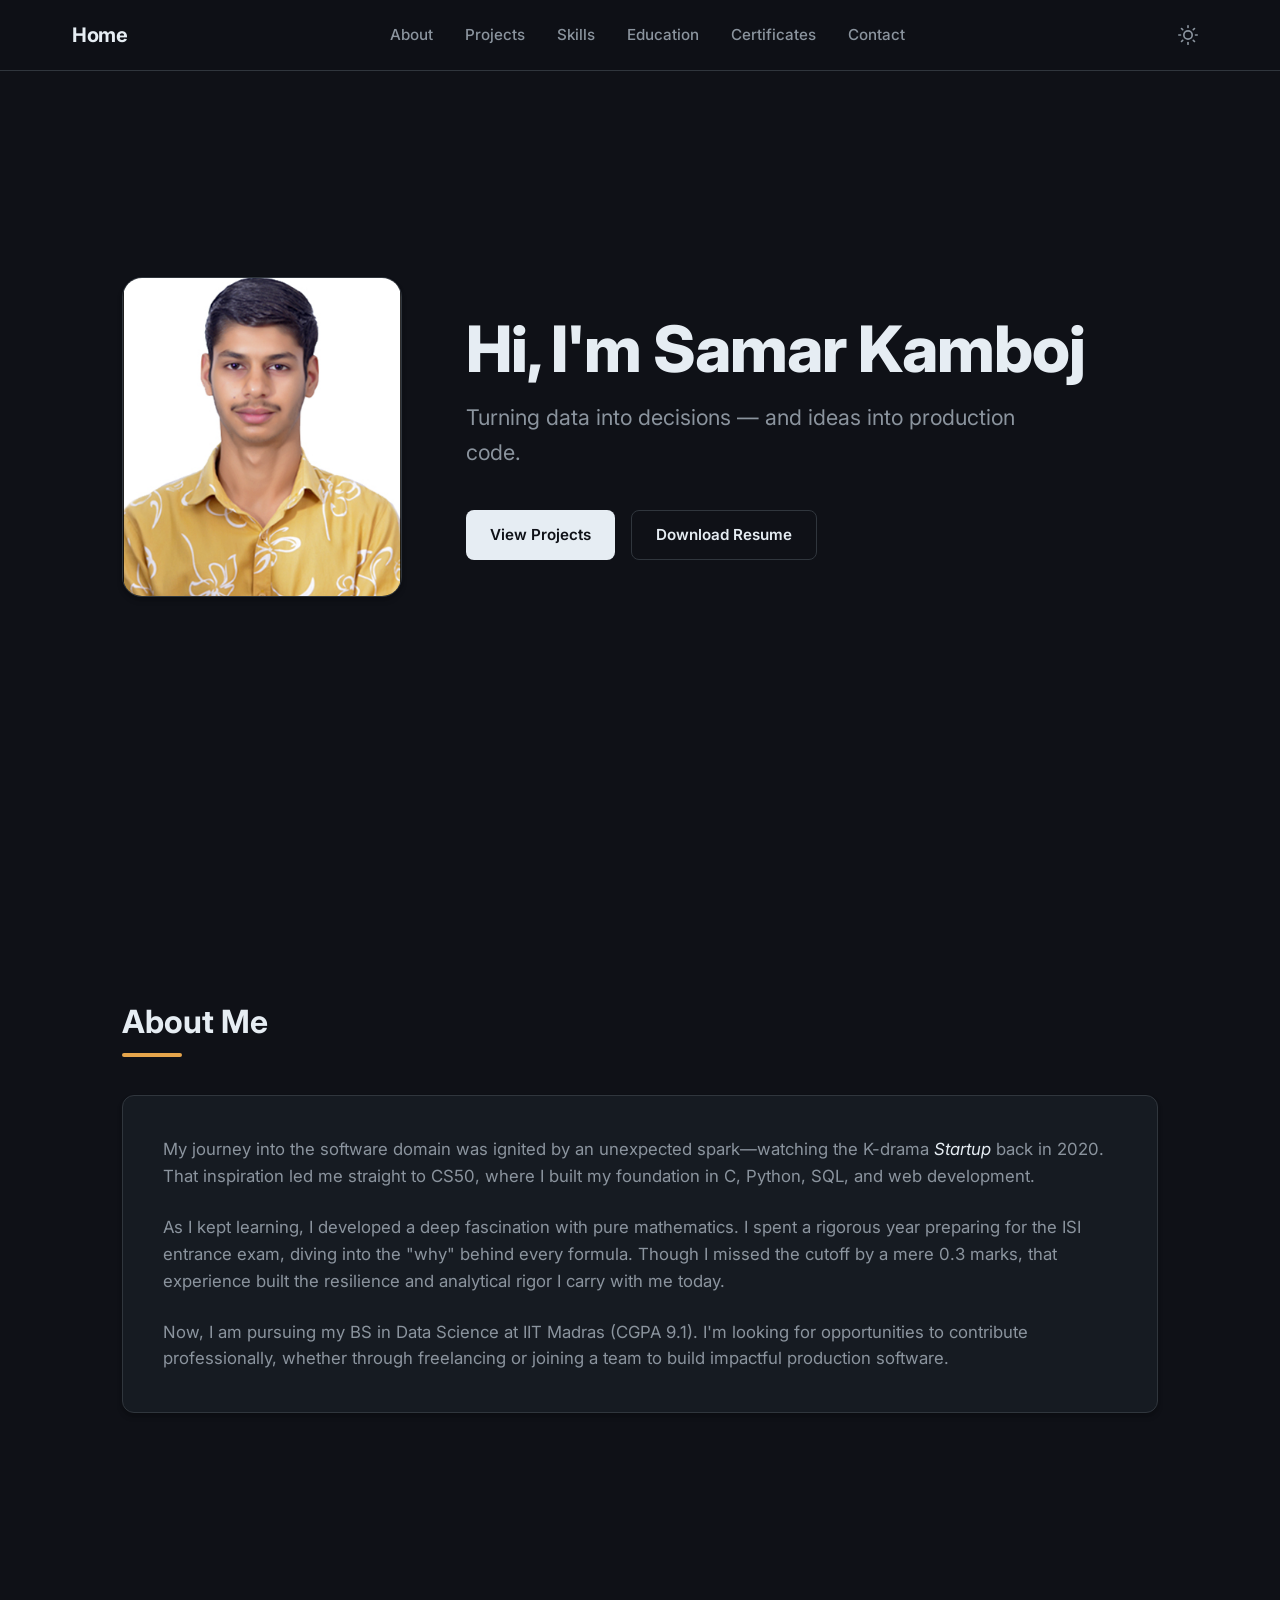
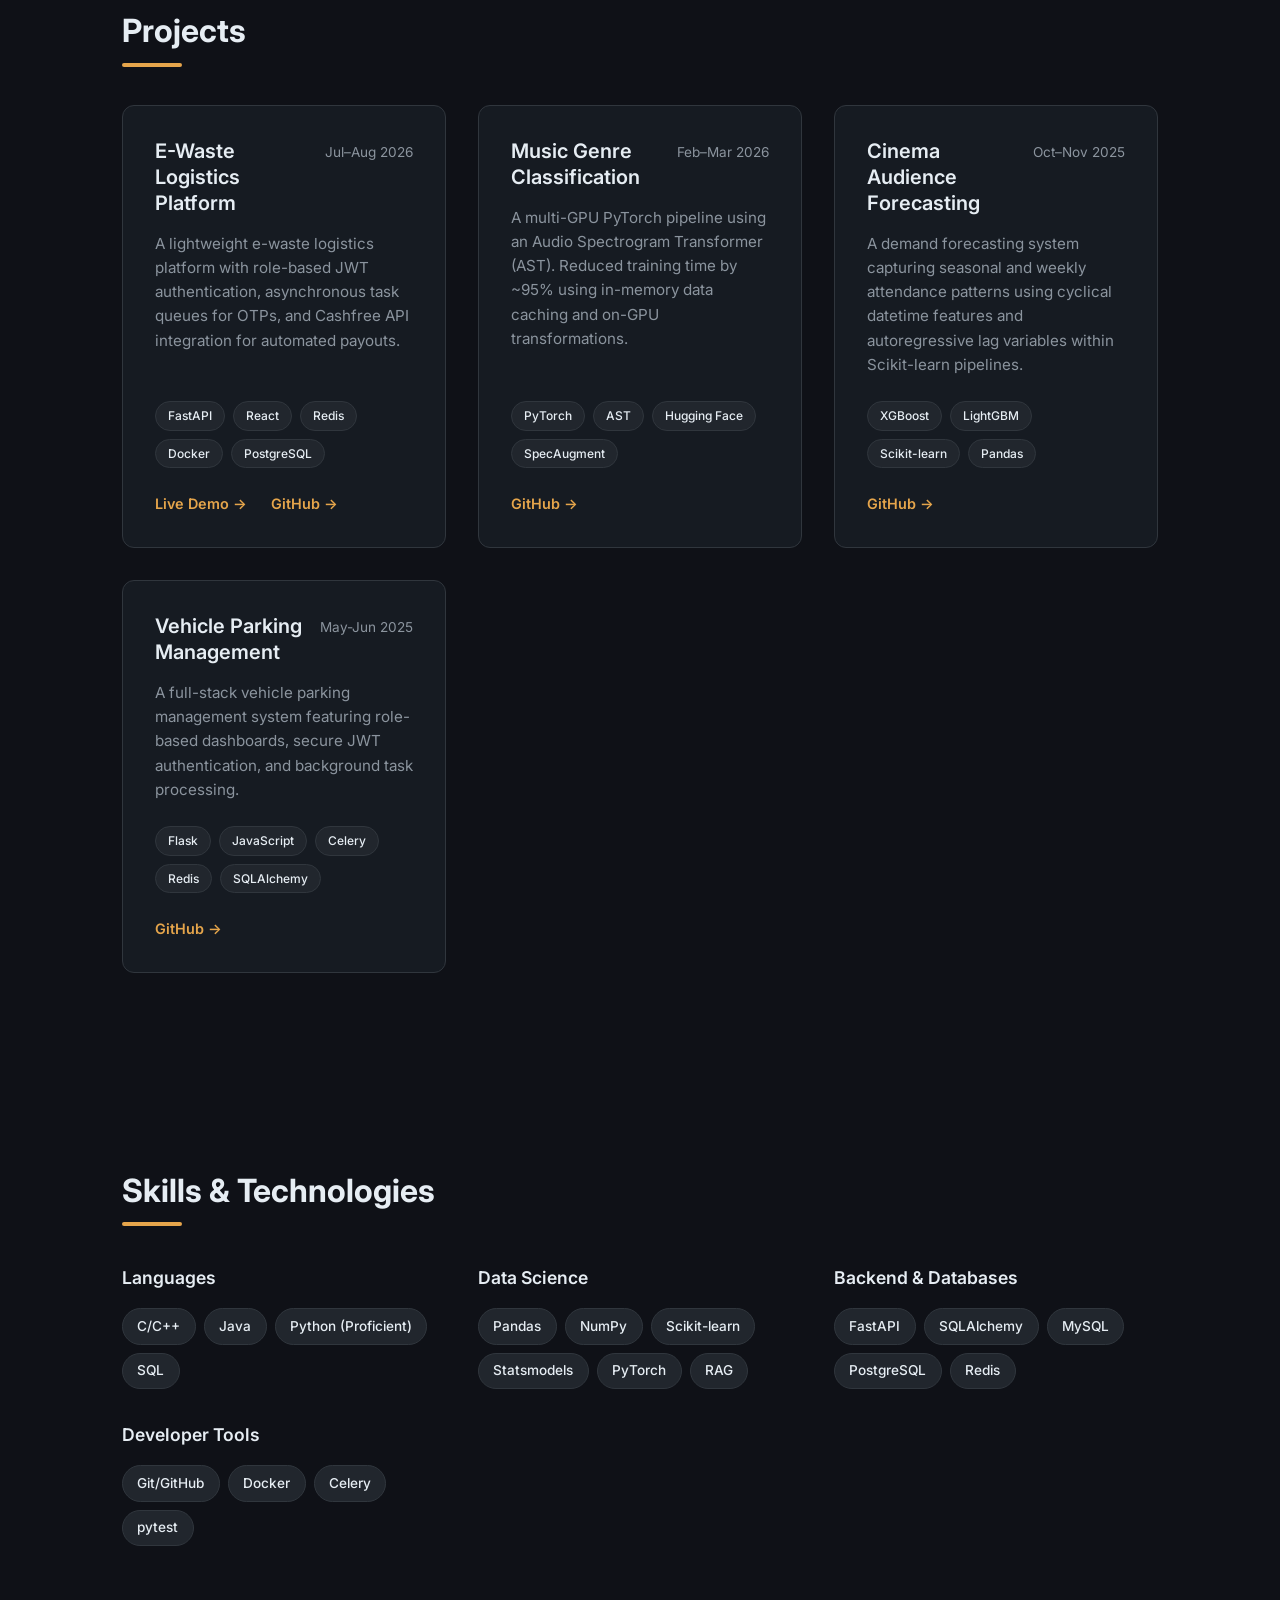
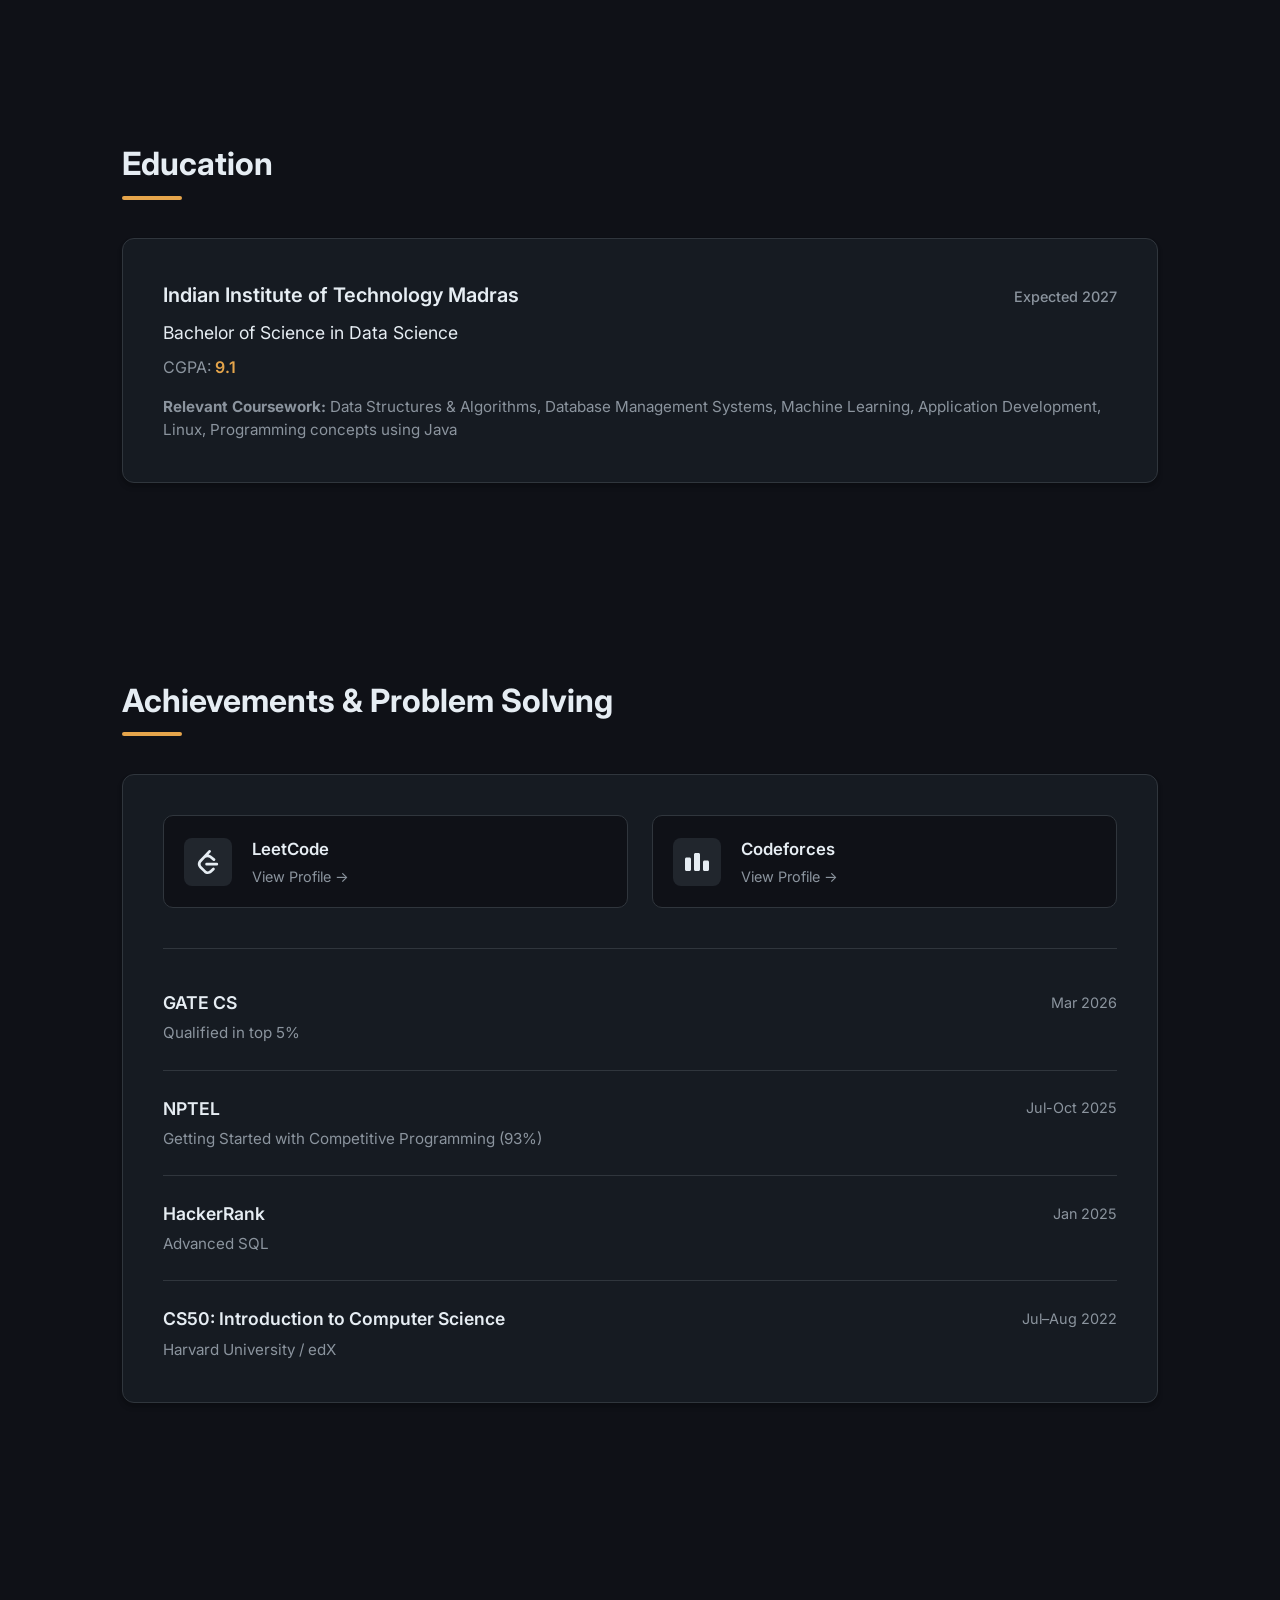
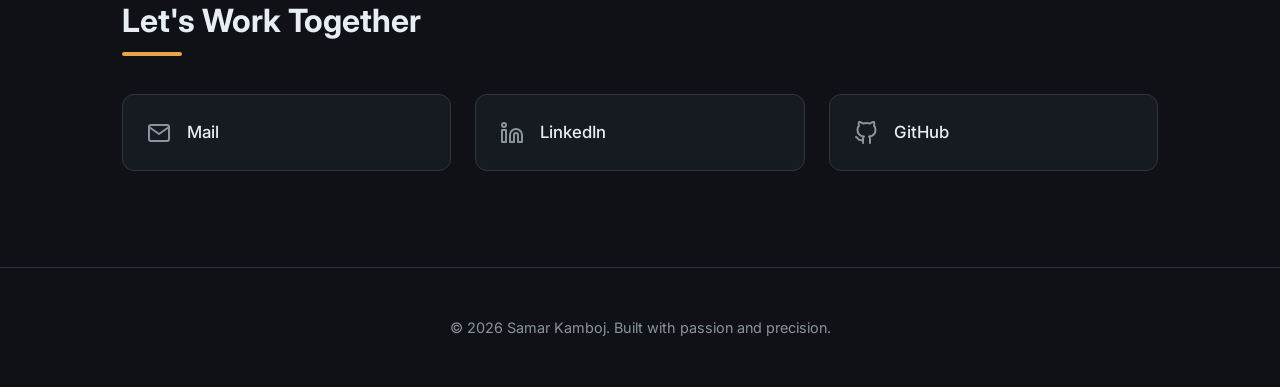
==== index.html @ 58993c9a "Initial commit of my portfolio website" ====
<!DOCTYPE html>
<html lang="en" data-theme="dark">
<head>
    <meta charset="UTF-8">
    <meta name="viewport" content="width=device-width, initial-scale=1.0">
    <title>Samar Kamboj | Portfolio</title>
    <meta name="description" content="Portfolio of Samar Kamboj, BS Data Science student at IIT Madras and Backend Developer.">
    <link rel="preconnect" href="https://fonts.googleapis.com">
    <link rel="preconnect" href="https://fonts.gstatic.com" crossorigin>
    <link href="https://fonts.googleapis.com/css2?family=Inter:wght@400;500;600;700&display=swap" rel="stylesheet">
    <link rel="stylesheet" href="index.css">
</head>
<body>
    <nav class="navbar">
        <div class="nav-container">
            <a href="#" class="logo">Home</a>
            <div class="nav-links">
                <a href="#about">About</a>
                <a href="#projects">Projects</a>
                <a href="#skills">Skills</a>
                <a href="#education">Education</a>
                <a href="#certificates">Certificates</a>
                <a href="#contact">Contact</a>
            </div>
            <div class="nav-actions">
                <button id="theme-toggle" aria-label="Toggle Theme">
                    <svg class="sun-icon" xmlns="http://www.w3.org/2000/svg" width="20" height="20" viewBox="0 0 24 24" fill="none" stroke="currentColor" stroke-width="2" stroke-linecap="round" stroke-linejoin="round"><circle cx="12" cy="12" r="5"></circle><line x1="12" y1="1" x2="12" y2="3"></line><line x1="12" y1="21" x2="12" y2="23"></line><line x1="4.22" y1="4.22" x2="5.64" y2="5.64"></line><line x1="18.36" y1="18.36" x2="19.78" y2="19.78"></line><line x1="1" y1="12" x2="3" y2="12"></line><line x1="21" y1="12" x2="23" y2="12"></line><line x1="4.22" y1="19.78" x2="5.64" y2="18.36"></line><line x1="18.36" y1="5.64" x2="19.78" y2="4.22"></line></svg>
                    <svg class="moon-icon" xmlns="http://www.w3.org/2000/svg" width="20" height="20" viewBox="0 0 24 24" fill="none" stroke="currentColor" stroke-width="2" stroke-linecap="round" stroke-linejoin="round"><path d="M21 12.79A9 9 0 1 1 11.21 3 7 7 0 0 0 21 12.79z"></path></svg>
                </button>
                <button class="menu-toggle" aria-label="Toggle Menu">
                    <svg xmlns="http://www.w3.org/2000/svg" width="24" height="24" viewBox="0 0 24 24" fill="none" stroke="currentColor" stroke-width="2" stroke-linecap="round" stroke-linejoin="round"><line x1="3" y1="12" x2="21" y2="12"></line><line x1="3" y1="6" x2="21" y2="6"></line><line x1="3" y1="18" x2="21" y2="18"></line></svg>
                </button>
            </div>
        </div>
    </nav>
    <div class="mobile-menu">
        <a href="#about">About</a>
        <a href="#projects">Projects</a>
        <a href="#skills">Skills</a>
        <a href="#education">Education</a>
        <a href="#certificates">Certificates</a>
        <a href="#contact">Contact</a>
    </div>

    <main>
        <!-- Intro Section -->
        <section id="intro" class="section hero reveal">
            <div class="container hero-content">
                <div class="hero-image-container">
                    <img src="my_image.JPG" alt="Samar Kamboj" class="hero-image">
                </div>
                <div class="hero-text">
                    <h1>Hi, I'm Samar Kamboj</h1>
                    <p class="tagline">Turning data into decisions — and ideas into production code.</p>
                    <div class="hero-actions">
                        <a href="#projects" class="btn btn-primary">View Projects</a>
                        <a href="resume.pdf" class="btn btn-secondary" target="_blank" rel="noopener noreferrer">Download Resume</a>
                    </div>
                </div>
            </div>
        </section>

        <!-- About Section -->
        <section id="about" class="section reveal">
            <div class="container">
                <h2 class="section-title">About Me</h2>
                <div class="about-content content-box">
                    <p>My journey into the software domain was ignited by an unexpected spark—watching the K-drama <em>Startup</em> back in 2020. That inspiration led me straight to CS50, where I built my foundation in C, Python, SQL, and web development.</p>
                    <p>As I kept learning, I developed a deep fascination with pure mathematics. I spent a rigorous year preparing for the ISI entrance exam, diving into the "why" behind every formula. Though I missed the cutoff by a mere 0.3 marks, that experience built the resilience and analytical rigor I carry with me today.</p>
                    <p>Now, I am pursuing my BS in Data Science at IIT Madras (CGPA 9.1). I'm looking for opportunities to contribute professionally, whether through freelancing or joining a team to build impactful production software.</p>
                </div>
            </div>
        </section>

        <!-- Projects Section -->
        <section id="projects" class="section reveal">
            <div class="container">
                <h2 class="section-title">Projects</h2>
                <div class="project-grid">
                    <!-- Project 1 -->
                    <div class="project-card">
                        <div class="project-header">
                            <h3>E-Waste Logistics Platform</h3>
                            <span class="project-date">Jul–Aug 2026</span>
                        </div>
                        <p class="project-desc">A lightweight e-waste logistics platform with role-based JWT authentication, asynchronous task queues for OTPs, and Cashfree API integration for automated payouts.</p>
                        <div class="tags">
                            <span class="tag">FastAPI</span><span class="tag">React</span><span class="tag">Redis</span><span class="tag">Docker</span><span class="tag">PostgreSQL</span>
                        </div>
                        <div class="project-links">
                            <a href="https://ewaste-frontend-tgpu.onrender.com/" target="_blank" rel="noopener noreferrer">Live Demo</a>
                            <a href="https://github.com/24f1002643/" target="_blank" rel="noopener noreferrer">GitHub</a>
                        </div>
                    </div>
                    <!-- Project 2 -->
                    <div class="project-card">
                        <div class="project-header">
                            <h3>Music Genre Classification</h3>
                            <span class="project-date">Feb–Mar 2026</span>
                        </div>
                        <p class="project-desc">A multi-GPU PyTorch pipeline using an Audio Spectrogram Transformer (AST). Reduced training time by ~95% using in-memory data caching and on-GPU transformations.</p>
                        <div class="tags">
                            <span class="tag">PyTorch</span><span class="tag">AST</span><span class="tag">Hugging Face</span><span class="tag">SpecAugment</span>
                        </div>
                        <div class="project-links">
                            <a href="https://github.com/24f1002643/dl-genai-project-26-t1" target="_blank" rel="noopener noreferrer">GitHub</a>
                        </div>
                    </div>
                    <!-- Project 3 -->
                    <div class="project-card">
                        <div class="project-header">
                            <h3>Cinema Audience Forecasting</h3>
                            <span class="project-date">Oct–Nov 2025</span>
                        </div>
                        <p class="project-desc">A demand forecasting system capturing seasonal and weekly attendance patterns using cyclical datetime features and autoregressive lag variables within Scikit-learn pipelines.</p>
                        <div class="tags">
                            <span class="tag">XGBoost</span><span class="tag">LightGBM</span><span class="tag">Scikit-learn</span><span class="tag">Pandas</span>
                        </div>
                        <div class="project-links">
                            <a href="https://github.com/24f1002643/cinema_audience_forecasting" target="_blank" rel="noopener noreferrer">GitHub</a>
                        </div>
                    </div>
                    <!-- Project 4 -->
                    <div class="project-card">
                        <div class="project-header">
                            <h3>Vehicle Parking Management</h3>
                            <span class="project-date">May-Jun 2025</span>
                        </div>
                        <p class="project-desc">A full-stack vehicle parking management system featuring role-based dashboards, secure JWT authentication, and background task processing.</p>
                        <div class="tags">
                            <span class="tag">Flask</span><span class="tag">JavaScript</span><span class="tag">Celery</span><span class="tag">Redis</span><span class="tag">SQLAlchemy</span>
                        </div>
                        <div class="project-links">
                            <a href="https://github.com/24f1002643/vehical_parking-v2" target="_blank" rel="noopener noreferrer">GitHub</a>
                        </div>
                    </div>
                </div>
            </div>
        </section>

        <!-- Skills Section -->
        <section id="skills" class="section reveal">
            <div class="container">
                <h2 class="section-title">Skills & Technologies</h2>
                <div class="skills-grid">
                    <div class="skill-category">
                        <h3>Languages</h3>
                        <div class="tags">
                            <span class="tag">C/C++</span><span class="tag">Java</span><span class="tag">Python (Proficient)</span><span class="tag">SQL</span>
                        </div>
                    </div>
                    <div class="skill-category">
                        <h3>Data Science</h3>
                        <div class="tags">
                            <span class="tag">Pandas</span><span class="tag">NumPy</span><span class="tag">Scikit-learn</span><span class="tag">Statsmodels</span><span class="tag">PyTorch</span><span class="tag">RAG</span>
                        </div>
                    </div>
                    <div class="skill-category">
                        <h3>Backend & Databases</h3>
                        <div class="tags">
                            <span class="tag">FastAPI</span><span class="tag">SQLAlchemy</span><span class="tag">MySQL</span><span class="tag">PostgreSQL</span><span class="tag">Redis</span>
                        </div>
                    </div>
                    <div class="skill-category">
                        <h3>Developer Tools</h3>
                        <div class="tags">
                            <span class="tag">Git/GitHub</span><span class="tag">Docker</span><span class="tag">Celery</span><span class="tag">pytest</span>
                        </div>
                    </div>
                </div>
            </div>
        </section>

        <!-- Education Section -->
        <section id="education" class="section reveal">
            <div class="container">
                <h2 class="section-title">Education</h2>
                <div class="education-item content-box">
                    <div class="edu-header">
                        <h3>Indian Institute of Technology Madras</h3>
                        <span class="edu-date">Expected 2027</span>
                    </div>
                    <p class="edu-degree">Bachelor of Science in Data Science</p>
                    <p class="edu-gpa">CGPA: <strong>9.1</strong></p>
                    <p class="edu-coursework"><strong>Relevant Coursework:</strong> Data Structures & Algorithms, Database Management Systems, Machine Learning, Application Development, Linux, Programming concepts using Java</p>
                </div>
            </div>
        </section>

        <!-- Certificates Section -->
        <section id="certificates" class="section reveal">
            <div class="container">
                <h2 class="section-title">Achievements & Problem Solving</h2>
                <div class="content-box">
                    <div class="coding-profiles">
                        <!-- LeetCode Card -->
                        <a href="https://leetcode.com/u/smrkamboj/" target="_blank" rel="noopener noreferrer" class="stat-card" id="lc-card">
                            <div class="stat-icon">
                                <svg role="img" viewBox="0 0 24 24" width="24" height="24" fill="currentColor" xmlns="http://www.w3.org/2000/svg"><title>LeetCode</title><path d="M13.483 0a1.374 1.374 0 0 0-.961.438L7.116 6.226l-3.854 4.126a5.266 5.266 0 0 0-1.209 2.104 5.35 5.35 0 0 0-.125.513 5.527 5.527 0 0 0 .062 2.362 5.83 5.83 0 0 0 .349 1.017 5.938 5.938 0 0 0 1.271 1.818l4.277 4.193.039.038c2.248 2.165 5.852 2.133 8.063-.074l2.396-2.392c.54-.54.54-1.414.003-1.955a1.378 1.378 0 0 0-1.951-.003l-2.396 2.392a3.021 3.021 0 0 1-4.205.038l-.02-.019-4.276-4.193c-.652-.64-.972-1.469-.948-2.263a2.68 2.68 0 0 1 .066-.523 2.545 2.545 0 0 1 .619-1.164L9.13 8.114c1.058-1.134 3.204-1.27 4.43-.278l3.501 2.831c.593.48 1.461.387 1.94-.207a1.384 1.384 0 0 0-.207-1.943l-3.5-2.831c-.8-.647-1.766-1.045-2.774-1.202l2.015-2.158A1.384 1.384 0 0 0 13.483 0zm-2.866 12.815a1.38 1.38 0 0 0-1.38 1.382 1.38 1.38 0 0 0 1.38 1.382H20.79a1.38 1.38 0 0 0 1.38-1.382 1.38 1.38 0 0 0-1.38-1.382z"/></svg>
                            </div>
                            <div class="stat-info">
                                <h3>LeetCode</h3>
                                <div id="lc-stats" class="stat-data loading">Loading live stats...</div>
                            </div>
                        </a>
                        <!-- Codeforces Card -->
                        <a href="https://codeforces.com/profile/smrkamboj" target="_blank" rel="noopener noreferrer" class="stat-card" id="cf-card">
                            <div class="stat-icon">
                                <svg xmlns="http://www.w3.org/2000/svg" width="24" height="24" viewBox="0 0 24 24" fill="currentColor"><path d="M4.5 7.5C5.328 7.5 6 8.172 6 9v10.5c0 .828-.672 1.5-1.5 1.5h-3C.672 21 0 20.328 0 19.5V9c0-.828.672-1.5 1.5-1.5h3zm9-4.5c.828 0 1.5.672 1.5 1.5v15c0 .828-.672 1.5-1.5 1.5h-3c-.828 0-1.5-.672-1.5-1.5v-15c0-.828.672-1.5 1.5-1.5h3zm9 7.5c.828 0 1.5.672 1.5 1.5v7.5c0 .828-.672 1.5-1.5 1.5h-3c-.828 0-1.5-.672-1.5-1.5v-7.5c0-.828.672-1.5 1.5-1.5h3z"/></svg>
                            </div>
                            <div class="stat-info">
                                <h3>Codeforces</h3>
                                <div id="cf-stats" class="stat-data loading">Loading live stats...</div>
                            </div>
                        </a>
                    </div>
                    <ul class="certificate-list">
                        <li>
                            <div class="cert-left">
                                <span class="cert-name">GATE CS</span>
                                <span class="cert-detail">Qualified in top 5%</span>
                            </div>
                            <span class="cert-date">Mar 2026</span>
                        </li>
                        <li>
                            <div class="cert-left">
                                <span class="cert-name">NPTEL</span>
                                <span class="cert-detail">Getting Started with Competitive Programming (93%)</span>
                            </div>
                            <span class="cert-date">Jul-Oct 2025</span>
                        </li>
                        <li>
                            <div class="cert-left">
                                <span class="cert-name">HackerRank</span>
                                <span class="cert-detail">Advanced SQL</span>
                            </div>
                            <span class="cert-date">Jan 2025</span>
                        </li>
                        <li>
                            <div class="cert-left">
                                <span class="cert-name">CS50: Introduction to Computer Science</span>
                                <span class="cert-detail">Harvard University / edX</span>
                            </div>
                            <span class="cert-date">Jul–Aug 2022</span>
                        </li>
                    </ul>
                </div>
            </div>
        </section>

        <!-- Contact Section -->
        <section id="contact" class="section reveal">
            <div class="container">
                <h2 class="section-title">Let's Work Together</h2>
                <div class="contact-links">
                    <a href="mailto:samarkamboj98@gmail.com" class="contact-card">
                        <svg xmlns="http://www.w3.org/2000/svg" width="24" height="24" viewBox="0 0 24 24" fill="none" stroke="currentColor" stroke-width="2" stroke-linecap="round" stroke-linejoin="round"><path d="M4 4h16c1.1 0 2 .9 2 2v12c0 1.1-.9 2-2 2H4c-1.1 0-2-.9-2-2V6c0-1.1.9-2 2-2z"></path><polyline points="22,6 12,13 2,6"></polyline></svg>
                        <span>Mail</span>
                    </a>
                    <a href="https://linkedin.com/in/smrkamboj" target="_blank" rel="noopener noreferrer" class="contact-card">
                        <svg xmlns="http://www.w3.org/2000/svg" width="24" height="24" viewBox="0 0 24 24" fill="none" stroke="currentColor" stroke-width="2" stroke-linecap="round" stroke-linejoin="round"><path d="M16 8a6 6 0 0 1 6 6v7h-4v-7a2 2 0 0 0-2-2 2 2 0 0 0-2 2v7h-4v-7a6 6 0 0 1 6-6z"></path><rect x="2" y="9" width="4" height="12"></rect><circle cx="4" cy="4" r="2"></circle></svg>
                        <span>LinkedIn</span>
                    </a>
                    <a href="https://github.com/24f1002643" target="_blank" rel="noopener noreferrer" class="contact-card">
                        <svg xmlns="http://www.w3.org/2000/svg" width="24" height="24" viewBox="0 0 24 24" fill="none" stroke="currentColor" stroke-width="2" stroke-linecap="round" stroke-linejoin="round"><path d="M9 19c-5 1.5-5-2.5-7-3m14 6v-3.87a3.37 3.37 0 0 0-.94-2.61c3.14-.35 6.44-1.54 6.44-7A5.44 5.44 0 0 0 20 4.77 5.07 5.07 0 0 0 19.91 1S18.73.65 16 2.48a13.38 13.38 0 0 0-7 0C6.27.65 5.09 1 5.09 1A5.07 5.07 0 0 0 5 4.77a5.44 5.44 0 0 0-1.5 3.78c0 5.42 3.3 6.61 6.44 7A3.37 3.37 0 0 0 9 18.13V22"></path></svg>
                        <span>GitHub</span>
                    </a>
                </div>
            </div>
        </section>
    </main>

    <footer>
        <div class="container">
            <p>&copy; <span id="year"></span> Samar Kamboj. Built with passion and precision.</p>
        </div>
    </footer>

    <script src="script.js"></script>
</body>
</html>
---- index.css ----
/* ==========================================================================
   CSS Variables & Theming
   ========================================================================== */
:root {
    /* Light Theme (Default fallback, overridden by data-theme) */
    --bg-primary: #fafbfc;
    --bg-secondary: #ffffff;
    --bg-tertiary: #f3f4f6;
    --text-primary: #1f2328;
    --text-secondary: #656d76;
    --accent: #e5a54b;
    --accent-hover: #d4933a;
    --border-color: #e1e4e8;
    --card-shadow: 0 4px 6px -1px rgba(0, 0, 0, 0.05), 0 2px 4px -1px rgba(0, 0, 0, 0.03);
    --hover-shadow: 0 10px 15px -3px rgba(0, 0, 0, 0.1), 0 4px 6px -2px rgba(0, 0, 0, 0.05);
    
    /* Typography */
    --font-sans: 'Inter', -apple-system, BlinkMacSystemFont, "Segoe UI", Roboto, Helvetica, Arial, sans-serif;
}

[data-theme="dark"] {
    --bg-primary: #0f1117;
    --bg-secondary: #161b22;
    --bg-tertiary: #21262d;
    --text-primary: #e6edf3;
    --text-secondary: #8b949e;
    --accent: #e5a54b;
    --accent-hover: #f3b55c;
    --border-color: #30363d;
    --card-shadow: 0 4px 6px -1px rgba(0, 0, 0, 0.2), 0 2px 4px -1px rgba(0, 0, 0, 0.1);
    --hover-shadow: 0 10px 15px -3px rgba(0, 0, 0, 0.3), 0 4px 6px -2px rgba(0, 0, 0, 0.2);
}

/* ==========================================================================
   Reset & Base Styles
   ========================================================================== */
* {
    margin: 0;
    padding: 0;
    box-sizing: border-box;
}

html {
    scroll-behavior: smooth;
    scroll-padding-top: 80px; /* Account for sticky nav */
}

body {
    font-family: var(--font-sans);
    background-color: var(--bg-primary);
    color: var(--text-primary);
    line-height: 1.6;
    transition: background-color 0.3s ease, color 0.3s ease;
    -webkit-font-smoothing: antialiased;
    -moz-osx-font-smoothing: grayscale;
}

a {
    color: inherit;
    text-decoration: none;
    transition: color 0.2s ease;
}

img {
    max-width: 100%;
    height: auto;
    display: block;
}

ul {
    list-style: none;
}

button {
    cursor: pointer;
    border: none;
    background: none;
    font-family: inherit;
    color: inherit;
}

/* ==========================================================================
   Layout Utilities
   ========================================================================== */
.container {
    width: 100%;
    max-width: 1100px;
    margin: 0 auto;
    padding: 0 2rem;
}

.section {
    padding: 6rem 0;
}

.section-title {
    font-size: 2rem;
    font-weight: 700;
    margin-bottom: 3rem;
    color: var(--text-primary);
    position: relative;
    display: inline-block;
}

.section-title::after {
    content: '';
    position: absolute;
    bottom: -10px;
    left: 0;
    width: 60px;
    height: 4px;
    background-color: var(--accent);
    border-radius: 2px;
}

/* Content Box (Used for About, Education, Certs) */
.content-box {
    background-color: var(--bg-secondary);
    border: 1px solid var(--border-color);
    border-radius: 12px;
    padding: 2.5rem;
    box-shadow: var(--card-shadow);
    transition: transform 0.3s ease, box-shadow 0.3s ease, border-color 0.3s ease, background-color 0.3s ease;
}

/* ==========================================================================
   Navigation
   ========================================================================== */
.navbar {
    position: fixed;
    top: 0;
    left: 0;
    width: 100%;
    background-color: rgba(var(--bg-primary-rgb), 0.85); /* Need to fake rgb for alpha or use backdrop-filter */
    backdrop-filter: blur(10px);
    -webkit-backdrop-filter: blur(10px);
    border-bottom: 1px solid var(--border-color);
    z-index: 1000;
    transition: background-color 0.3s ease, border-color 0.3s ease;
}
/* Fallback for backdrop-filter if not supported (will just use solid color if needed, but modern browsers are fine) */
[data-theme="dark"] .navbar { background-color: rgba(15, 17, 23, 0.85); }
[data-theme="light"] .navbar { background-color: rgba(250, 251, 252, 0.85); }


.nav-container {
    display: flex;
    justify-content: space-between;
    align-items: center;
    height: 70px;
    max-width: 1200px;
    margin: 0 auto;
    padding: 0 2rem;
}

.logo {
    font-size: 1.25rem;
    font-weight: 700;
    color: var(--text-primary);
    letter-spacing: -0.5px;
}

.nav-links {
    display: flex;
    gap: 2rem;
}

.nav-links a {
    font-size: 0.95rem;
    font-weight: 500;
    color: var(--text-secondary);
    position: relative;
}

.nav-links a:hover, .nav-links a.active {
    color: var(--text-primary);
}

.nav-links a::after {
    content: '';
    position: absolute;
    bottom: -4px;
    left: 0;
    width: 0%;
    height: 2px;
    background-color: var(--accent);
    transition: width 0.3s ease;
}

.nav-links a:hover::after, .nav-links a.active::after {
    width: 100%;
}

.nav-actions {
    display: flex;
    align-items: center;
    gap: 1rem;
}

#theme-toggle {
    display: flex;
    align-items: center;
    justify-content: center;
    width: 40px;
    height: 40px;
    border-radius: 50%;
    color: var(--text-secondary);
    transition: background-color 0.2s ease, color 0.2s ease;
}

#theme-toggle:hover {
    background-color: var(--bg-tertiary);
    color: var(--text-primary);
}

[data-theme="dark"] .sun-icon { display: block; }
[data-theme="dark"] .moon-icon { display: none; }
[data-theme="light"] .sun-icon { display: none; }
[data-theme="light"] .moon-icon { display: block; }

.menu-toggle {
    display: none;
    color: var(--text-primary);
}

.mobile-menu {
    display: none;
    position: fixed;
    top: 70px;
    left: 0;
    width: 100%;
    background-color: var(--bg-secondary);
    border-bottom: 1px solid var(--border-color);
    padding: 1rem 0;
    z-index: 999;
    box-shadow: var(--card-shadow);
}

.mobile-menu.open {
    display: flex;
    flex-direction: column;
}

.mobile-menu a {
    padding: 1rem 2rem;
    font-size: 1rem;
    font-weight: 500;
    color: var(--text-primary);
    border-left: 4px solid transparent;
}

.mobile-menu a.active, .mobile-menu a:hover {
    background-color: var(--bg-tertiary);
    border-left-color: var(--accent);
}

/* ==========================================================================
   Intro / Hero Section
   ========================================================================== */
.hero {
    min-height: 100vh;
    display: flex;
    align-items: center;
    padding-top: 70px;
}

.hero-content {
    display: flex;
    align-items: center;
    justify-content: space-between;
    gap: 4rem;
}

.hero-text {
    flex: 1;
}

.hero-text h1 {
    font-size: clamp(2.5rem, 5vw, 4rem);
    font-weight: 800;
    line-height: 1.1;
    margin-bottom: 1rem;
    letter-spacing: -1px;
}

.tagline {
    font-size: clamp(1.1rem, 2vw, 1.35rem);
    color: var(--text-secondary);
    margin-bottom: 2.5rem;
    max-width: 600px;
}

.hero-actions {
    display: flex;
    gap: 1rem;
    flex-wrap: wrap;
}

.btn {
    display: inline-flex;
    align-items: center;
    justify-content: center;
    padding: 0.75rem 1.5rem;
    border-radius: 8px;
    font-weight: 600;
    font-size: 0.95rem;
    transition: all 0.2s ease;
}

.btn-primary {
    background-color: var(--text-primary);
    color: var(--bg-primary);
}

.btn-primary:hover {
    background-color: var(--text-secondary);
    transform: translateY(-2px);
    box-shadow: var(--card-shadow);
}

.btn-secondary {
    background-color: transparent;
    color: var(--text-primary);
    border: 1px solid var(--border-color);
}

.btn-secondary:hover {
    border-color: var(--text-secondary);
    background-color: var(--bg-tertiary);
    transform: translateY(-2px);
}

.hero-image-container {
    flex-shrink: 0;
    width: 280px;
    height: 320px;
    border-radius: 20px;
    overflow: hidden;
    position: relative;
    box-shadow: var(--card-shadow);
    border: 1px solid var(--border-color);
}

.hero-image {
    width: 100%;
    height: 100%;
    object-fit: cover;
    object-position: center;
    transition: transform 0.5s ease;
}

.hero-image-container:hover .hero-image {
    transform: scale(1.05);
}

/* ==========================================================================
   About Section
   ========================================================================== */
.about-content p {
    margin-bottom: 1.5rem;
    font-size: 1.05rem;
    color: var(--text-secondary);
}

.about-content p:last-child {
    margin-bottom: 0;
}

.about-content p em {
    color: var(--text-primary);
    font-style: italic;
}

/* ==========================================================================
   Projects Section
   ========================================================================== */
.project-grid {
    display: grid;
    grid-template-columns: repeat(auto-fit, minmax(320px, 1fr));
    gap: 2rem;
}

.project-card {
    background-color: var(--bg-secondary);
    border: 1px solid var(--border-color);
    border-radius: 12px;
    padding: 2rem;
    display: flex;
    flex-direction: column;
    transition: transform 0.3s ease, box-shadow 0.3s ease, border-color 0.3s ease;
}

.project-card:hover {
    transform: translateY(-5px);
    box-shadow: var(--hover-shadow);
    border-color: var(--text-secondary);
}

.project-header {
    display: flex;
    justify-content: space-between;
    align-items: flex-start;
    margin-bottom: 1rem;
    gap: 1rem;
}

.project-header h3 {
    font-size: 1.25rem;
    font-weight: 600;
    line-height: 1.3;
}

.project-date {
    font-size: 0.85rem;
    color: var(--text-secondary);
    white-space: nowrap;
    padding-top: 0.25rem;
}

.project-desc {
    color: var(--text-secondary);
    font-size: 0.95rem;
    margin-bottom: 1.5rem;
    flex-grow: 1;
}

.tags {
    display: flex;
    flex-wrap: wrap;
    gap: 0.5rem;
    margin-bottom: 1.5rem;
}

.tag {
    background-color: var(--bg-tertiary);
    color: var(--text-primary);
    font-size: 0.75rem;
    font-weight: 500;
    padding: 0.25rem 0.75rem;
    border-radius: 100px;
    border: 1px solid var(--border-color);
}

.project-links {
    display: flex;
    gap: 1.5rem;
    margin-top: auto;
}

.project-links a {
    font-size: 0.9rem;
    font-weight: 600;
    color: var(--accent);
    display: inline-flex;
    align-items: center;
    position: relative;
}

.project-links a:hover {
    color: var(--accent-hover);
}

.project-links a::after {
    content: '→';
    margin-left: 4px;
    transition: transform 0.2s ease;
}

.project-links a:hover::after {
    transform: translateX(3px);
}

/* ==========================================================================
   Skills Section
   ========================================================================== */
.skills-grid {
    display: grid;
    grid-template-columns: repeat(auto-fit, minmax(250px, 1fr));
    gap: 2rem;
}

.skill-category h3 {
    font-size: 1.1rem;
    font-weight: 600;
    margin-bottom: 1rem;
    color: var(--text-primary);
}

.skill-category .tags {
    margin-bottom: 0;
}

.skill-category .tag {
    font-size: 0.85rem;
    padding: 0.4rem 0.9rem;
}

/* ==========================================================================
   Education & Certificates
   ========================================================================== */
.edu-header {
    display: flex;
    justify-content: space-between;
    align-items: baseline;
    margin-bottom: 0.5rem;
    flex-wrap: wrap;
    gap: 0.5rem;
}

.edu-header h3 {
    font-size: 1.25rem;
    font-weight: 600;
}

.edu-date {
    color: var(--text-secondary);
    font-size: 0.9rem;
    font-weight: 500;
}

.edu-degree {
    font-size: 1.1rem;
    color: var(--text-primary);
    margin-bottom: 0.5rem;
}

.edu-gpa {
    color: var(--text-secondary);
    margin-bottom: 1rem;
}

.edu-gpa strong {
    color: var(--accent);
    font-weight: 600;
}

.edu-coursework {
    font-size: 0.95rem;
    color: var(--text-secondary);
    line-height: 1.5;
}

.certificate-list {
    display: flex;
    flex-direction: column;
    gap: 1.5rem;
}

.certificate-list li {
    display: flex;
    justify-content: space-between;
    align-items: flex-start;
    gap: 1rem;
    padding-bottom: 1.5rem;
    border-bottom: 1px solid var(--border-color);
}

.certificate-list li:last-child {
    border-bottom: none;
    padding-bottom: 0;
}

.cert-left {
    display: flex;
    flex-direction: column;
}

.cert-name {
    font-size: 1.1rem;
    font-weight: 600;
    color: var(--text-primary);
    margin-bottom: 0.25rem;
}

.cert-detail {
    font-size: 0.95rem;
    color: var(--text-secondary);
}

.cert-date {
    font-size: 0.9rem;
    color: var(--text-secondary);
    white-space: nowrap;
    padding-top: 0.1rem;
}

/* ==========================================================================
   Coding Profiles / Stat Cards
   ========================================================================== */
.coding-profiles {
    display: grid;
    grid-template-columns: repeat(auto-fit, minmax(280px, 1fr));
    gap: 1.5rem;
    margin-bottom: 2.5rem;
    padding-bottom: 2.5rem;
    border-bottom: 1px solid var(--border-color);
}

.stat-card {
    display: flex;
    align-items: center;
    gap: 1.25rem;
    padding: 1.25rem;
    background-color: var(--bg-primary);
    border: 1px solid var(--border-color);
    border-radius: 10px;
    transition: transform 0.2s ease, border-color 0.2s ease;
}

.stat-card:hover {
    transform: translateY(-2px);
    border-color: var(--accent);
}

.stat-icon {
    display: flex;
    align-items: center;
    justify-content: center;
    width: 48px;
    height: 48px;
    border-radius: 8px;
    background-color: var(--bg-tertiary);
    color: var(--text-primary);
    flex-shrink: 0;
}

.stat-info h3 {
    font-size: 1.05rem;
    font-weight: 600;
    margin-bottom: 0.25rem;
}

.stat-data {
    font-size: 0.9rem;
    color: var(--text-secondary);
    line-height: 1.4;
}

.stat-data strong {
    color: var(--text-primary);
    font-weight: 600;
}

.stat-data.loading {
    opacity: 0.7;
    animation: pulse 1.5s infinite;
}

@keyframes pulse {
    0% { opacity: 0.6; }
    50% { opacity: 0.3; }
    100% { opacity: 0.6; }
}

/* ==========================================================================
   Contact Section
   ========================================================================== */
.contact-links {
    display: grid;
    grid-template-columns: repeat(auto-fit, minmax(280px, 1fr));
    gap: 1.5rem;
}

.contact-card {
    display: flex;
    align-items: center;
    gap: 1rem;
    padding: 1.5rem;
    background-color: var(--bg-secondary);
    border: 1px solid var(--border-color);
    border-radius: 12px;
    transition: transform 0.3s ease, border-color 0.3s ease, box-shadow 0.3s ease;
}

.contact-card:hover {
    transform: translateY(-3px);
    border-color: var(--text-secondary);
    box-shadow: var(--card-shadow);
}

.contact-card svg {
    color: var(--text-secondary);
    transition: color 0.3s ease;
}

.contact-card:hover svg {
    color: var(--accent);
}

.contact-card span {
    font-weight: 500;
    font-size: 1.05rem;
}

/* ==========================================================================
   Footer
   ========================================================================== */
footer {
    padding: 3rem 0;
    text-align: center;
    border-top: 1px solid var(--border-color);
}

footer p {
    color: var(--text-secondary);
    font-size: 0.9rem;
}

/* ==========================================================================
   Animations
   ========================================================================== */
.reveal {
    opacity: 0;
    transform: translateY(30px);
    transition: all 0.8s cubic-bezier(0.5, 0, 0, 1);
}

.reveal.active {
    opacity: 1;
    transform: translateY(0);
}

/* ==========================================================================
   Responsive Design
   ========================================================================== */
@media (max-width: 992px) {
    .nav-links {
        display: none;
    }

    .menu-toggle {
        display: block;
    }

    .hero-content {
        flex-direction: column;
        text-align: center;
        gap: 2.5rem;
    }
    
    .hero-actions {
        justify-content: center;
    }

    .hero-image-container {
        width: 220px;
        height: 220px;
        border-radius: 50%; /* Circle looks better centered on mobile */
    }

    .section {
        padding: 4rem 0;
    }

    .project-header {
        flex-direction: column;
        gap: 0.25rem;
    }
    
    .certificate-list li {
        flex-direction: column;
        gap: 0.25rem;
    }

    .content-box {
        padding: 1.5rem;
    }
}
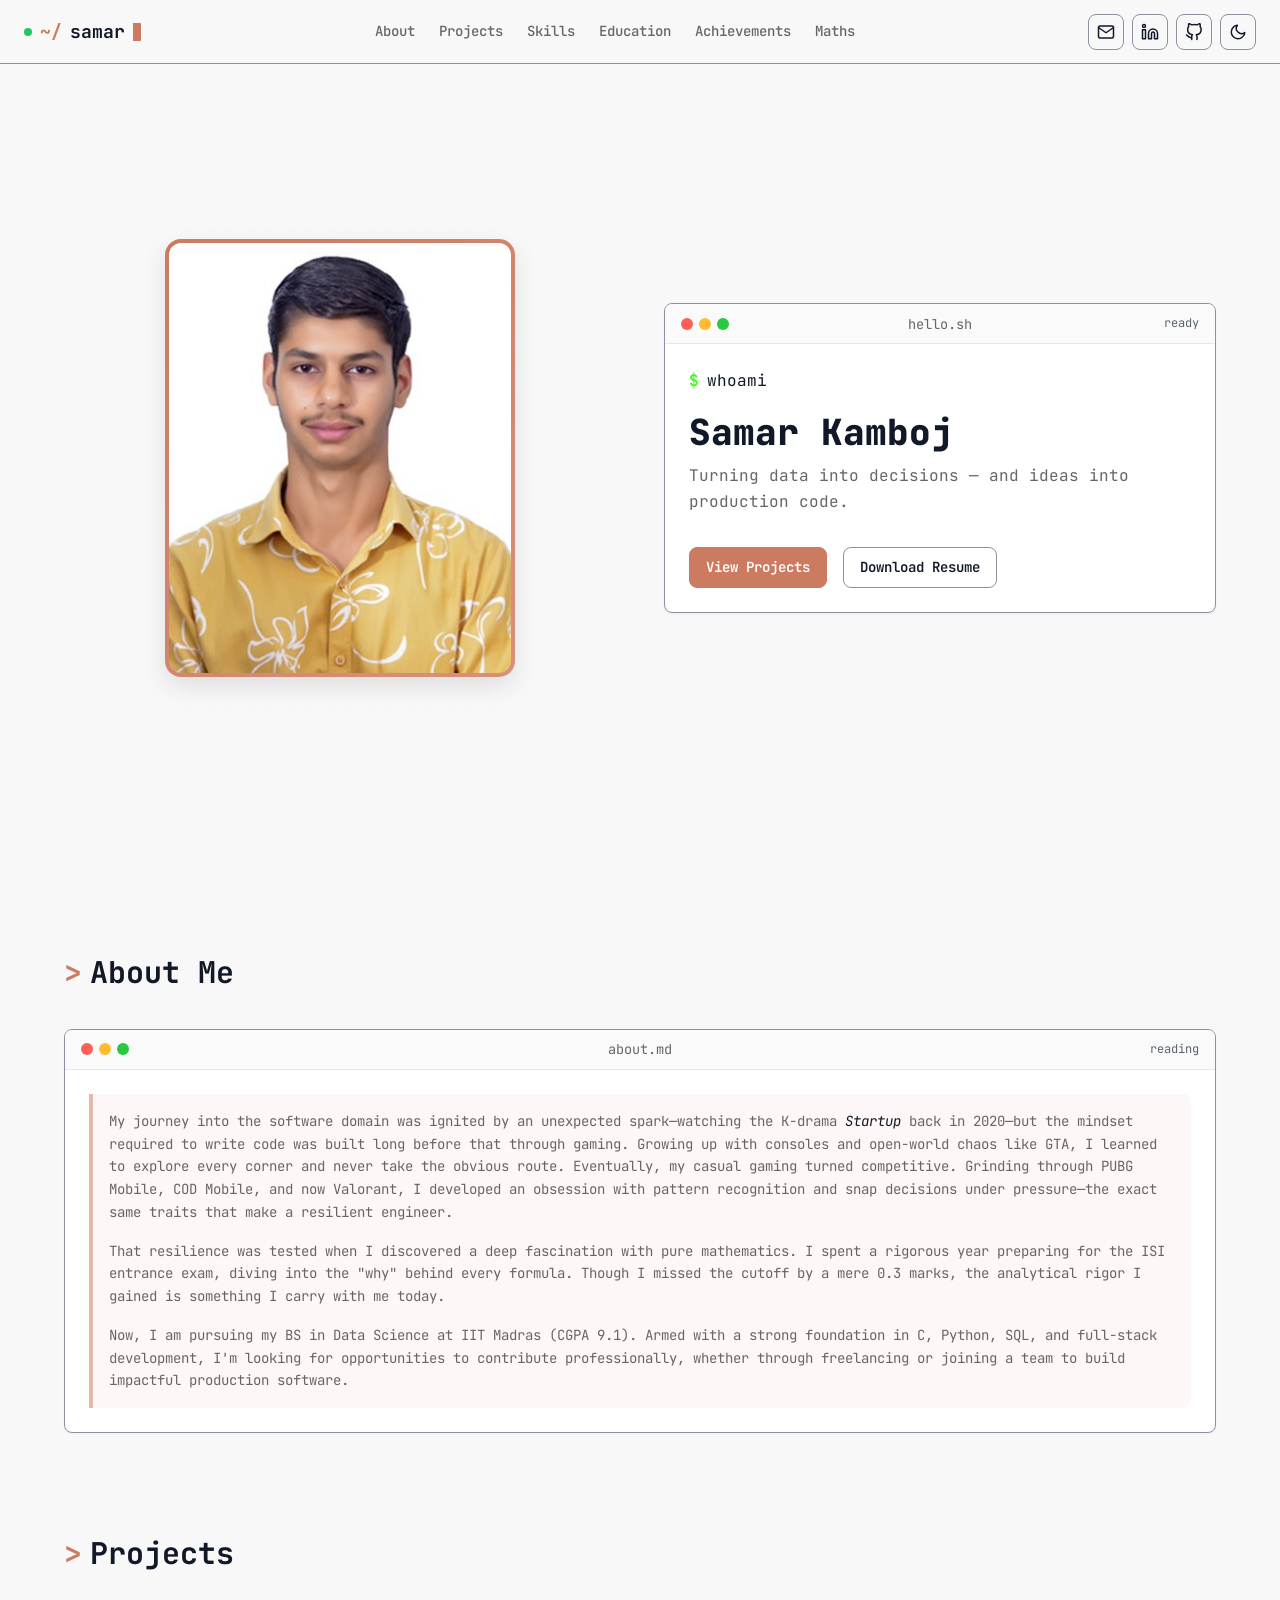
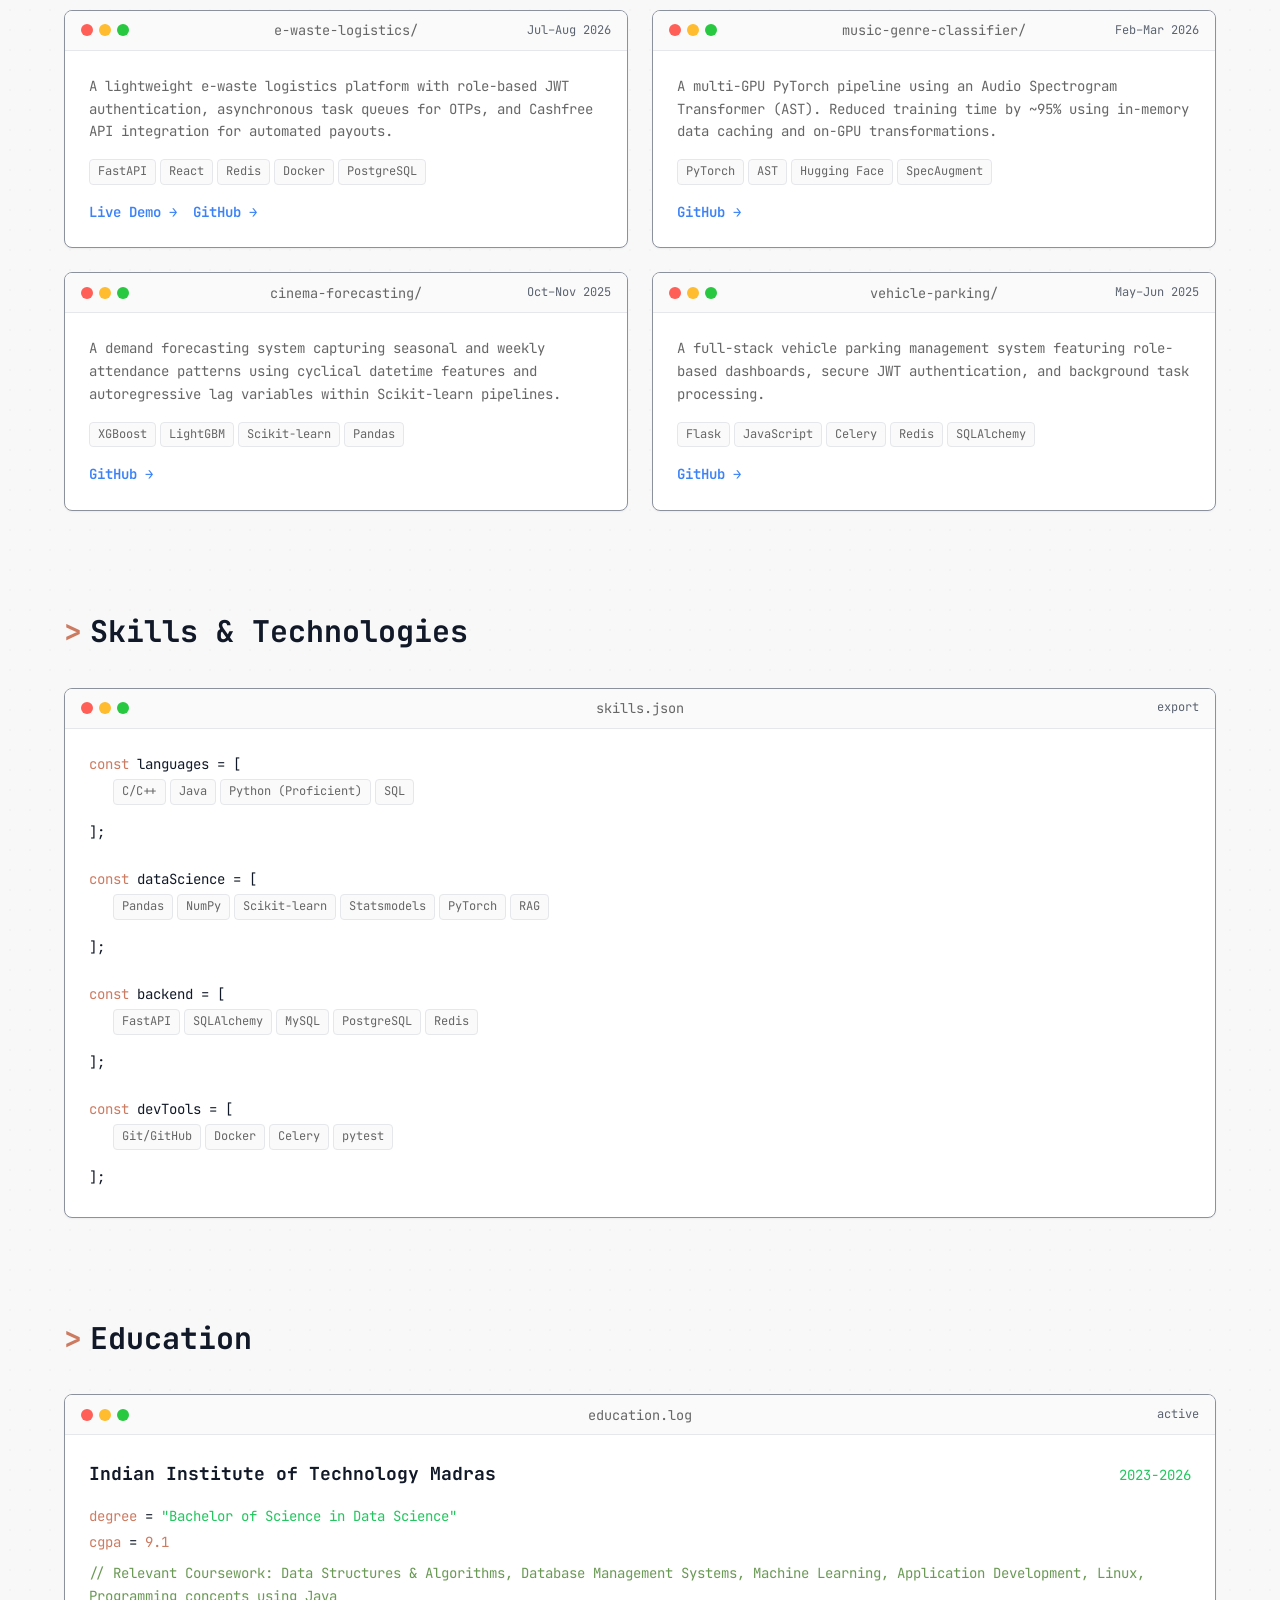
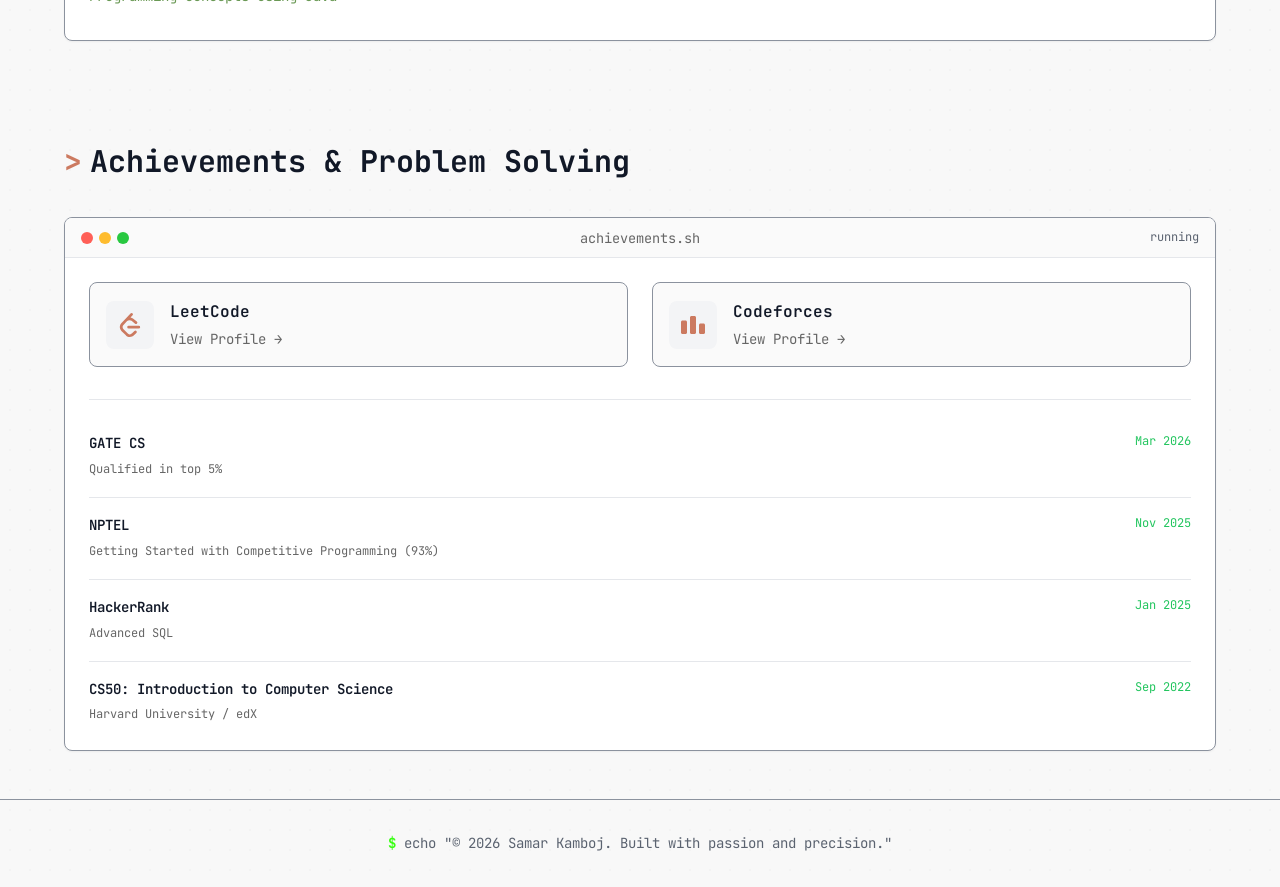
==== commit 23b288a7: "udated the theme with terminal style interface" ====
--- a/index.html
+++ b/index.html
@@ -4,275 +4,433 @@
     <meta charset="UTF-8">
     <meta name="viewport" content="width=device-width, initial-scale=1.0">
     <title>Samar Kamboj | Portfolio</title>
-    <meta name="description" content="Portfolio of Samar Kamboj, BS Data Science student at IIT Madras and Backend Developer.">
+    <meta name="description" content="Terminal-style portfolio of Samar Kamboj — BS Data Science student at IIT Madras, Backend Developer, and competitive programmer.">
     <link rel="preconnect" href="https://fonts.googleapis.com">
     <link rel="preconnect" href="https://fonts.gstatic.com" crossorigin>
-    <link href="https://fonts.googleapis.com/css2?family=Inter:wght@400;500;600;700&display=swap" rel="stylesheet">
+    <link href="https://fonts.googleapis.com/css2?family=JetBrains+Mono:wght@400;500;600;700;800&display=swap" rel="stylesheet">
     <link rel="stylesheet" href="index.css">
 </head>
 <body>
+
+    <!-- ========== Navbar ========== -->
     <nav class="navbar">
-        <div class="nav-container">
-            <a href="#" class="logo">Home</a>
+        <div class="navbar-container">
+            <a href="#" class="navbar-logo">
+                <span class="status-dot"></span>
+                <span class="path-prefix">~/</span>samar<span class="cursor"></span>
+            </a>
             <div class="nav-links">
-                <a href="#about">About</a>
-                <a href="#projects">Projects</a>
-                <a href="#skills">Skills</a>
-                <a href="#education">Education</a>
-                <a href="#certificates">Certificates</a>
-                <a href="#contact">Contact</a>
+                <a href="#about" class="nav-link">About</a>
+                <a href="#projects" class="nav-link">Projects</a>
+                <a href="#skills" class="nav-link">Skills</a>
+                <a href="#education" class="nav-link">Education</a>
+                <a href="#achievements" class="nav-link">Achievements</a>
+                <a href="maths.html" class="nav-link">Maths</a>
             </div>
             <div class="nav-actions">
-                <button id="theme-toggle" aria-label="Toggle Theme">
-                    <svg class="sun-icon" xmlns="http://www.w3.org/2000/svg" width="20" height="20" viewBox="0 0 24 24" fill="none" stroke="currentColor" stroke-width="2" stroke-linecap="round" stroke-linejoin="round"><circle cx="12" cy="12" r="5"></circle><line x1="12" y1="1" x2="12" y2="3"></line><line x1="12" y1="21" x2="12" y2="23"></line><line x1="4.22" y1="4.22" x2="5.64" y2="5.64"></line><line x1="18.36" y1="18.36" x2="19.78" y2="19.78"></line><line x1="1" y1="12" x2="3" y2="12"></line><line x1="21" y1="12" x2="23" y2="12"></line><line x1="4.22" y1="19.78" x2="5.64" y2="18.36"></line><line x1="18.36" y1="5.64" x2="19.78" y2="4.22"></line></svg>
-                    <svg class="moon-icon" xmlns="http://www.w3.org/2000/svg" width="20" height="20" viewBox="0 0 24 24" fill="none" stroke="currentColor" stroke-width="2" stroke-linecap="round" stroke-linejoin="round"><path d="M21 12.79A9 9 0 1 1 11.21 3 7 7 0 0 0 21 12.79z"></path></svg>
+                <a href="mailto:samarkamboj98@gmail.com" class="icon-btn desktop-only" aria-label="Mail">
+                    <svg xmlns="http://www.w3.org/2000/svg" width="18" height="18" viewBox="0 0 24 24" fill="none" stroke="currentColor" stroke-width="2" stroke-linecap="round" stroke-linejoin="round"><path d="M4 4h16c1.1 0 2 .9 2 2v12c0 1.1-.9 2-2 2H4c-1.1 0-2-.9-2-2V6c0-1.1.9-2 2-2z"></path><polyline points="22,6 12,13 2,6"></polyline></svg>
+                </a>
+                <a href="https://linkedin.com/in/smrkamboj" target="_blank" rel="noopener noreferrer" class="icon-btn desktop-only" aria-label="LinkedIn">
+                    <svg xmlns="http://www.w3.org/2000/svg" width="18" height="18" viewBox="0 0 24 24" fill="none" stroke="currentColor" stroke-width="2" stroke-linecap="round" stroke-linejoin="round"><path d="M16 8a6 6 0 0 1 6 6v7h-4v-7a2 2 0 0 0-2-2 2 2 0 0 0-2 2v7h-4v-7a6 6 0 0 1 6-6z"></path><rect x="2" y="9" width="4" height="12"></rect><circle cx="4" cy="4" r="2"></circle></svg>
+                </a>
+                <a href="https://github.com/24f1002643" target="_blank" rel="noopener noreferrer" class="icon-btn desktop-only" aria-label="GitHub">
+                    <svg xmlns="http://www.w3.org/2000/svg" width="18" height="18" viewBox="0 0 24 24" fill="none" stroke="currentColor" stroke-width="2" stroke-linecap="round" stroke-linejoin="round"><path d="M9 19c-5 1.5-5-2.5-7-3m14 6v-3.87a3.37 3.37 0 0 0-.94-2.61c3.14-.35 6.44-1.54 6.44-7A5.44 5.44 0 0 0 20 4.77 5.07 5.07 0 0 0 19.91 1S18.73.65 16 2.48a13.38 13.38 0 0 0-7 0C6.27.65 5.09 1 5.09 1A5.07 5.07 0 0 0 5 4.77a5.44 5.44 0 0 0-1.5 3.78c0 5.42 3.3 6.61 6.44 7A3.37 3.37 0 0 0 9 18.13V22"></path></svg>
+                </a>
+                <button id="theme-toggle" class="icon-btn theme-toggle" aria-label="Toggle Theme">
+                    <svg class="sun-icon" xmlns="http://www.w3.org/2000/svg" width="18" height="18" viewBox="0 0 24 24" fill="none" stroke="currentColor" stroke-width="2" stroke-linecap="round" stroke-linejoin="round"><circle cx="12" cy="12" r="5"></circle><line x1="12" y1="1" x2="12" y2="3"></line><line x1="12" y1="21" x2="12" y2="23"></line><line x1="4.22" y1="4.22" x2="5.64" y2="5.64"></line><line x1="18.36" y1="18.36" x2="19.78" y2="19.78"></line><line x1="1" y1="12" x2="3" y2="12"></line><line x1="21" y1="12" x2="23" y2="12"></line><line x1="4.22" y1="19.78" x2="5.64" y2="18.36"></line><line x1="18.36" y1="5.64" x2="19.78" y2="4.22"></line></svg>
+                    <svg class="moon-icon" xmlns="http://www.w3.org/2000/svg" width="18" height="18" viewBox="0 0 24 24" fill="none" stroke="currentColor" stroke-width="2" stroke-linecap="round" stroke-linejoin="round"><path d="M21 12.79A9 9 0 1 1 11.21 3 7 7 0 0 0 21 12.79z"></path></svg>
                 </button>
-                <button class="menu-toggle" aria-label="Toggle Menu">
-                    <svg xmlns="http://www.w3.org/2000/svg" width="24" height="24" viewBox="0 0 24 24" fill="none" stroke="currentColor" stroke-width="2" stroke-linecap="round" stroke-linejoin="round"><line x1="3" y1="12" x2="21" y2="12"></line><line x1="3" y1="6" x2="21" y2="6"></line><line x1="3" y1="18" x2="21" y2="18"></line></svg>
+                <button class="icon-btn menu-toggle" aria-label="Toggle Menu">
+                    <svg xmlns="http://www.w3.org/2000/svg" width="20" height="20" viewBox="0 0 24 24" fill="none" stroke="currentColor" stroke-width="2" stroke-linecap="round" stroke-linejoin="round"><line x1="3" y1="12" x2="21" y2="12"></line><line x1="3" y1="6" x2="21" y2="6"></line><line x1="3" y1="18" x2="21" y2="18"></line></svg>
                 </button>
             </div>
         </div>
     </nav>
+
+    <!-- Mobile Menu -->
     <div class="mobile-menu">
         <a href="#about">About</a>
         <a href="#projects">Projects</a>
         <a href="#skills">Skills</a>
         <a href="#education">Education</a>
-        <a href="#certificates">Certificates</a>
-        <a href="#contact">Contact</a>
+        <a href="#achievements">Achievements</a>
+        <a href="maths.html">Maths</a>
+        
+        <div class="mobile-socials">
+            <a href="mailto:samarkamboj98@gmail.com" class="icon-btn" aria-label="Mail">
+                <svg xmlns="http://www.w3.org/2000/svg" width="20" height="20" viewBox="0 0 24 24" fill="none" stroke="currentColor" stroke-width="2" stroke-linecap="round" stroke-linejoin="round"><path d="M4 4h16c1.1 0 2 .9 2 2v12c0 1.1-.9 2-2 2H4c-1.1 0-2-.9-2-2V6c0-1.1.9-2 2-2z"></path><polyline points="22,6 12,13 2,6"></polyline></svg>
+            </a>
+            <a href="https://linkedin.com/in/smrkamboj" target="_blank" rel="noopener noreferrer" class="icon-btn" aria-label="LinkedIn">
+                <svg xmlns="http://www.w3.org/2000/svg" width="20" height="20" viewBox="0 0 24 24" fill="none" stroke="currentColor" stroke-width="2" stroke-linecap="round" stroke-linejoin="round"><path d="M16 8a6 6 0 0 1 6 6v7h-4v-7a2 2 0 0 0-2-2 2 2 0 0 0-2 2v7h-4v-7a6 6 0 0 1 6-6z"></path><rect x="2" y="9" width="4" height="12"></rect><circle cx="4" cy="4" r="2"></circle></svg>
+            </a>
+            <a href="https://github.com/24f1002643" target="_blank" rel="noopener noreferrer" class="icon-btn" aria-label="GitHub">
+                <svg xmlns="http://www.w3.org/2000/svg" width="20" height="20" viewBox="0 0 24 24" fill="none" stroke="currentColor" stroke-width="2" stroke-linecap="round" stroke-linejoin="round"><path d="M9 19c-5 1.5-5-2.5-7-3m14 6v-3.87a3.37 3.37 0 0 0-.94-2.61c3.14-.35 6.44-1.54 6.44-7A5.44 5.44 0 0 0 20 4.77 5.07 5.07 0 0 0 19.91 1S18.73.65 16 2.48a13.38 13.38 0 0 0-7 0C6.27.65 5.09 1 5.09 1A5.07 5.07 0 0 0 5 4.77a5.44 5.44 0 0 0-1.5 3.78c0 5.42 3.3 6.61 6.44 7A3.37 3.37 0 0 0 9 18.13V22"></path></svg>
+            </a>
+        </div>
     </div>
 
     <main>
-        <!-- Intro Section -->
+
+        <!-- ========== Hero Section ========== -->
         <section id="intro" class="section hero reveal">
             <div class="container hero-content">
-                <div class="hero-image-container">
-                    <img src="my_image.JPG" alt="Samar Kamboj" class="hero-image">
-                </div>
                 <div class="hero-text">
-                    <h1>Hi, I'm Samar Kamboj</h1>
-                    <p class="tagline">Turning data into decisions — and ideas into production code.</p>
-                    <div class="hero-actions">
-                        <a href="#projects" class="btn btn-primary">View Projects</a>
-                        <a href="resume.pdf" class="btn btn-secondary" target="_blank" rel="noopener noreferrer">Download Resume</a>
-                    </div>
-                </div>
-            </div>
-        </section>
-
-        <!-- About Section -->
+                    <div class="terminal-window">
+                        <div class="window-header">
+                            <div class="window-dots">
+                                <span class="dot red"></span>
+                                <span class="dot yellow"></span>
+                                <span class="dot green"></span>
+                            </div>
+                            <span class="window-title">hello.sh</span>
+                            <span class="window-status">ready</span>
+                        </div>
+                        <div class="window-content">
+                            <div class="cmd-line">
+                                <span class="cmd-prompt">$</span>
+                                <span class="cmd-text">whoami</span>
+                            </div>
+                            <h1 class="hero-name">Samar Kamboj</h1>
+                            <p class="hero-tagline">Turning data into decisions — and ideas into production code.</p>
+                            <div class="hero-actions">
+                                <a href="#projects" class="btn btn-primary">View Projects</a>
+                                <a href="resume.pdf" class="btn btn-secondary" target="_blank" rel="noopener noreferrer">Download Resume</a>
+                            </div>
+                        </div>
+                    </div>
+                </div>
+                <div class="hero-image-wrapper">
+                    <div class="avatar-container">
+                        <img src="my_image.JPG" alt="Samar Kamboj">
+                    </div>
+                </div>
+            </div>
+        </section>
+
+        <!-- ========== About Section ========== -->
         <section id="about" class="section reveal">
             <div class="container">
                 <h2 class="section-title">About Me</h2>
-                <div class="about-content content-box">
-                    <p>My journey into the software domain was ignited by an unexpected spark—watching the K-drama <em>Startup</em> back in 2020. That inspiration led me straight to CS50, where I built my foundation in C, Python, SQL, and web development.</p>
-                    <p>As I kept learning, I developed a deep fascination with pure mathematics. I spent a rigorous year preparing for the ISI entrance exam, diving into the "why" behind every formula. Though I missed the cutoff by a mere 0.3 marks, that experience built the resilience and analytical rigor I carry with me today.</p>
-                    <p>Now, I am pursuing my BS in Data Science at IIT Madras (CGPA 9.1). I'm looking for opportunities to contribute professionally, whether through freelancing or joining a team to build impactful production software.</p>
-                </div>
-            </div>
-        </section>
-
-        <!-- Projects Section -->
+                <div class="terminal-window">
+                    <div class="window-header">
+                        <div class="window-dots">
+                            <span class="dot red"></span>
+                            <span class="dot yellow"></span>
+                            <span class="dot green"></span>
+                        </div>
+                        <span class="window-title">about.md</span>
+                        <span class="window-status">reading</span>
+                    </div>
+                    <div class="window-content">
+                        <div class="description-block">
+                            <p>My journey into the software domain was ignited by an unexpected spark—watching the K-drama <em>Startup</em> back in 2020—but the mindset required to write code was built long before that through gaming. Growing up with consoles and open-world chaos like GTA, I learned to explore every corner and never take the obvious route. Eventually, my casual gaming turned competitive. Grinding through PUBG Mobile, COD Mobile, and now Valorant, I developed an obsession with pattern recognition and snap decisions under pressure—the exact same traits that make a resilient engineer.</p>
+                            <p>That resilience was tested when I discovered a deep fascination with pure mathematics. I spent a rigorous year preparing for the ISI entrance exam, diving into the "why" behind every formula. Though I missed the cutoff by a mere 0.3 marks, the analytical rigor I gained is something I carry with me today.</p>
+                            <p>Now, I am pursuing my BS in Data Science at IIT Madras (CGPA 9.1). Armed with a strong foundation in C, Python, SQL, and full-stack development, I'm looking for opportunities to contribute professionally, whether through freelancing or joining a team to build impactful production software.</p>
+                        </div>
+                    </div>
+                </div>
+            </div>
+        </section>
+
+        <!-- ========== Projects Section ========== -->
         <section id="projects" class="section reveal">
             <div class="container">
                 <h2 class="section-title">Projects</h2>
-                <div class="project-grid">
+                <div class="projects-grid">
+
                     <!-- Project 1 -->
-                    <div class="project-card">
-                        <div class="project-header">
-                            <h3>E-Waste Logistics Platform</h3>
-                            <span class="project-date">Jul–Aug 2026</span>
-                        </div>
-                        <p class="project-desc">A lightweight e-waste logistics platform with role-based JWT authentication, asynchronous task queues for OTPs, and Cashfree API integration for automated payouts.</p>
-                        <div class="tags">
-                            <span class="tag">FastAPI</span><span class="tag">React</span><span class="tag">Redis</span><span class="tag">Docker</span><span class="tag">PostgreSQL</span>
-                        </div>
-                        <div class="project-links">
-                            <a href="https://ewaste-frontend-tgpu.onrender.com/" target="_blank" rel="noopener noreferrer">Live Demo</a>
-                            <a href="https://github.com/24f1002643/" target="_blank" rel="noopener noreferrer">GitHub</a>
-                        </div>
-                    </div>
+                    <div class="terminal-window hover-effect">
+                        <div class="window-header">
+                            <div class="window-dots">
+                                <span class="dot red"></span>
+                                <span class="dot yellow"></span>
+                                <span class="dot green"></span>
+                            </div>
+                            <span class="window-title">e-waste-logistics/</span>
+                            <span class="window-status">Jul–Aug 2026</span>
+                        </div>
+                        <div class="window-content">
+                            <p class="project-desc">A lightweight e-waste logistics platform with role-based JWT authentication, asynchronous task queues for OTPs, and Cashfree API integration for automated payouts.</p>
+                            <div class="tags">
+                                <span class="tag">FastAPI</span>
+                                <span class="tag">React</span>
+                                <span class="tag">Redis</span>
+                                <span class="tag">Docker</span>
+                                <span class="tag">PostgreSQL</span>
+                            </div>
+                            <div class="project-links">
+                                <a href="https://ewaste-frontend-tgpu.onrender.com/" class="project-link" target="_blank" rel="noopener noreferrer">Live Demo →</a>
+                                <a href="https://github.com/24f1002643/" class="project-link" target="_blank" rel="noopener noreferrer">GitHub →</a>
+                            </div>
+                        </div>
+                    </div>
+
                     <!-- Project 2 -->
-                    <div class="project-card">
-                        <div class="project-header">
-                            <h3>Music Genre Classification</h3>
-                            <span class="project-date">Feb–Mar 2026</span>
-                        </div>
-                        <p class="project-desc">A multi-GPU PyTorch pipeline using an Audio Spectrogram Transformer (AST). Reduced training time by ~95% using in-memory data caching and on-GPU transformations.</p>
-                        <div class="tags">
-                            <span class="tag">PyTorch</span><span class="tag">AST</span><span class="tag">Hugging Face</span><span class="tag">SpecAugment</span>
-                        </div>
-                        <div class="project-links">
-                            <a href="https://github.com/24f1002643/dl-genai-project-26-t1" target="_blank" rel="noopener noreferrer">GitHub</a>
-                        </div>
-                    </div>
+                    <div class="terminal-window hover-effect">
+                        <div class="window-header">
+                            <div class="window-dots">
+                                <span class="dot red"></span>
+                                <span class="dot yellow"></span>
+                                <span class="dot green"></span>
+                            </div>
+                            <span class="window-title">music-genre-classifier/</span>
+                            <span class="window-status">Feb–Mar 2026</span>
+                        </div>
+                        <div class="window-content">
+                            <p class="project-desc">A multi-GPU PyTorch pipeline using an Audio Spectrogram Transformer (AST). Reduced training time by ~95% using in-memory data caching and on-GPU transformations.</p>
+                            <div class="tags">
+                                <span class="tag">PyTorch</span>
+                                <span class="tag">AST</span>
+                                <span class="tag">Hugging Face</span>
+                                <span class="tag">SpecAugment</span>
+                            </div>
+                            <div class="project-links">
+                                <a href="https://github.com/24f1002643/dl-genai-project-26-t1" class="project-link" target="_blank" rel="noopener noreferrer">GitHub →</a>
+                            </div>
+                        </div>
+                    </div>
+
                     <!-- Project 3 -->
-                    <div class="project-card">
-                        <div class="project-header">
-                            <h3>Cinema Audience Forecasting</h3>
-                            <span class="project-date">Oct–Nov 2025</span>
-                        </div>
-                        <p class="project-desc">A demand forecasting system capturing seasonal and weekly attendance patterns using cyclical datetime features and autoregressive lag variables within Scikit-learn pipelines.</p>
-                        <div class="tags">
-                            <span class="tag">XGBoost</span><span class="tag">LightGBM</span><span class="tag">Scikit-learn</span><span class="tag">Pandas</span>
-                        </div>
-                        <div class="project-links">
-                            <a href="https://github.com/24f1002643/cinema_audience_forecasting" target="_blank" rel="noopener noreferrer">GitHub</a>
-                        </div>
-                    </div>
+                    <div class="terminal-window hover-effect">
+                        <div class="window-header">
+                            <div class="window-dots">
+                                <span class="dot red"></span>
+                                <span class="dot yellow"></span>
+                                <span class="dot green"></span>
+                            </div>
+                            <span class="window-title">cinema-forecasting/</span>
+                            <span class="window-status">Oct–Nov 2025</span>
+                        </div>
+                        <div class="window-content">
+                            <p class="project-desc">A demand forecasting system capturing seasonal and weekly attendance patterns using cyclical datetime features and autoregressive lag variables within Scikit-learn pipelines.</p>
+                            <div class="tags">
+                                <span class="tag">XGBoost</span>
+                                <span class="tag">LightGBM</span>
+                                <span class="tag">Scikit-learn</span>
+                                <span class="tag">Pandas</span>
+                            </div>
+                            <div class="project-links">
+                                <a href="https://github.com/24f1002643/cinema_audience_forecasting" class="project-link" target="_blank" rel="noopener noreferrer">GitHub →</a>
+                            </div>
+                        </div>
+                    </div>
+
                     <!-- Project 4 -->
-                    <div class="project-card">
-                        <div class="project-header">
-                            <h3>Vehicle Parking Management</h3>
-                            <span class="project-date">May-Jun 2025</span>
-                        </div>
-                        <p class="project-desc">A full-stack vehicle parking management system featuring role-based dashboards, secure JWT authentication, and background task processing.</p>
-                        <div class="tags">
-                            <span class="tag">Flask</span><span class="tag">JavaScript</span><span class="tag">Celery</span><span class="tag">Redis</span><span class="tag">SQLAlchemy</span>
-                        </div>
-                        <div class="project-links">
-                            <a href="https://github.com/24f1002643/vehical_parking-v2" target="_blank" rel="noopener noreferrer">GitHub</a>
-                        </div>
-                    </div>
-                </div>
-            </div>
-        </section>
-
-        <!-- Skills Section -->
+                    <div class="terminal-window hover-effect">
+                        <div class="window-header">
+                            <div class="window-dots">
+                                <span class="dot red"></span>
+                                <span class="dot yellow"></span>
+                                <span class="dot green"></span>
+                            </div>
+                            <span class="window-title">vehicle-parking/</span>
+                            <span class="window-status">May–Jun 2025</span>
+                        </div>
+                        <div class="window-content">
+                            <p class="project-desc">A full-stack vehicle parking management system featuring role-based dashboards, secure JWT authentication, and background task processing.</p>
+                            <div class="tags">
+                                <span class="tag">Flask</span>
+                                <span class="tag">JavaScript</span>
+                                <span class="tag">Celery</span>
+                                <span class="tag">Redis</span>
+                                <span class="tag">SQLAlchemy</span>
+                            </div>
+                            <div class="project-links">
+                                <a href="https://github.com/24f1002643/vehical_parking-v2" class="project-link" target="_blank" rel="noopener noreferrer">GitHub →</a>
+                            </div>
+                        </div>
+                    </div>
+
+                </div>
+            </div>
+        </section>
+
+        <!-- ========== Skills Section ========== -->
         <section id="skills" class="section reveal">
             <div class="container">
                 <h2 class="section-title">Skills & Technologies</h2>
-                <div class="skills-grid">
-                    <div class="skill-category">
-                        <h3>Languages</h3>
-                        <div class="tags">
-                            <span class="tag">C/C++</span><span class="tag">Java</span><span class="tag">Python (Proficient)</span><span class="tag">SQL</span>
-                        </div>
-                    </div>
-                    <div class="skill-category">
-                        <h3>Data Science</h3>
-                        <div class="tags">
-                            <span class="tag">Pandas</span><span class="tag">NumPy</span><span class="tag">Scikit-learn</span><span class="tag">Statsmodels</span><span class="tag">PyTorch</span><span class="tag">RAG</span>
-                        </div>
-                    </div>
-                    <div class="skill-category">
-                        <h3>Backend & Databases</h3>
-                        <div class="tags">
-                            <span class="tag">FastAPI</span><span class="tag">SQLAlchemy</span><span class="tag">MySQL</span><span class="tag">PostgreSQL</span><span class="tag">Redis</span>
-                        </div>
-                    </div>
-                    <div class="skill-category">
-                        <h3>Developer Tools</h3>
-                        <div class="tags">
-                            <span class="tag">Git/GitHub</span><span class="tag">Docker</span><span class="tag">Celery</span><span class="tag">pytest</span>
-                        </div>
-                    </div>
-                </div>
-            </div>
-        </section>
-
-        <!-- Education Section -->
+                <div class="terminal-window">
+                    <div class="window-header">
+                        <div class="window-dots">
+                            <span class="dot red"></span>
+                            <span class="dot yellow"></span>
+                            <span class="dot green"></span>
+                        </div>
+                        <span class="window-title">skills.json</span>
+                        <span class="window-status">export</span>
+                    </div>
+                    <div class="window-content">
+                        <div class="skill-group">
+                            <div class="code-line">
+                                <span class="syntax-keyword">const</span> <span>languages</span> <span>=</span> <span>[</span>
+                            </div>
+                            <div class="tags tags-indented">
+                                <span class="tag">C/C++</span>
+                                <span class="tag">Java</span>
+                                <span class="tag">Python (Proficient)</span>
+                                <span class="tag">SQL</span>
+                            </div>
+                            <div class="code-line"><span>];</span></div>
+                        </div>
+                        <div class="skill-group">
+                            <div class="code-line">
+                                <span class="syntax-keyword">const</span> <span>dataScience</span> <span>=</span> <span>[</span>
+                            </div>
+                            <div class="tags tags-indented">
+                                <span class="tag">Pandas</span>
+                                <span class="tag">NumPy</span>
+                                <span class="tag">Scikit-learn</span>
+                                <span class="tag">Statsmodels</span>
+                                <span class="tag">PyTorch</span>
+                                <span class="tag">RAG</span>
+                            </div>
+                            <div class="code-line"><span>];</span></div>
+                        </div>
+                        <div class="skill-group">
+                            <div class="code-line">
+                                <span class="syntax-keyword">const</span> <span>backend</span> <span>=</span> <span>[</span>
+                            </div>
+                            <div class="tags tags-indented">
+                                <span class="tag">FastAPI</span>
+                                <span class="tag">SQLAlchemy</span>
+                                <span class="tag">MySQL</span>
+                                <span class="tag">PostgreSQL</span>
+                                <span class="tag">Redis</span>
+                            </div>
+                            <div class="code-line"><span>];</span></div>
+                        </div>
+                        <div class="skill-group">
+                            <div class="code-line">
+                                <span class="syntax-keyword">const</span> <span>devTools</span> <span>=</span> <span>[</span>
+                            </div>
+                            <div class="tags tags-indented">
+                                <span class="tag">Git/GitHub</span>
+                                <span class="tag">Docker</span>
+                                <span class="tag">Celery</span>
+                                <span class="tag">pytest</span>
+                            </div>
+                            <div class="code-line"><span>];</span></div>
+                        </div>
+                    </div>
+                </div>
+            </div>
+        </section>
+
+        <!-- ========== Education Section ========== -->
         <section id="education" class="section reveal">
             <div class="container">
                 <h2 class="section-title">Education</h2>
-                <div class="education-item content-box">
-                    <div class="edu-header">
-                        <h3>Indian Institute of Technology Madras</h3>
-                        <span class="edu-date">Expected 2027</span>
-                    </div>
-                    <p class="edu-degree">Bachelor of Science in Data Science</p>
-                    <p class="edu-gpa">CGPA: <strong>9.1</strong></p>
-                    <p class="edu-coursework"><strong>Relevant Coursework:</strong> Data Structures & Algorithms, Database Management Systems, Machine Learning, Application Development, Linux, Programming concepts using Java</p>
-                </div>
-            </div>
-        </section>
-
-        <!-- Certificates Section -->
-        <section id="certificates" class="section reveal">
+                <div class="terminal-window">
+                    <div class="window-header">
+                        <div class="window-dots">
+                            <span class="dot red"></span>
+                            <span class="dot yellow"></span>
+                            <span class="dot green"></span>
+                        </div>
+                        <span class="window-title">education.log</span>
+                        <span class="window-status">active</span>
+                    </div>
+                    <div class="window-content">
+                        <div class="edu-header">
+                            <span class="edu-title">Indian Institute of Technology Madras</span>
+                            <span class="edu-date">2023-2026</span>
+                        </div>
+                        <div class="code-line">
+                            <span class="syntax-keyword">degree</span>
+                            <span>=</span>
+                            <span class="syntax-string">"Bachelor of Science in Data Science"</span>
+                        </div>
+                        <div class="code-line">
+                            <span class="syntax-keyword">cgpa</span>
+                            <span>=</span>
+                            <span class="syntax-number">9.1</span>
+                        </div>
+                        <div class="code-comment">// Relevant Coursework: Data Structures & Algorithms, Database Management Systems, Machine Learning, Application Development, Linux, Programming concepts using Java</div>
+                    </div>
+                </div>
+            </div>
+        </section>
+
+        <!-- ========== Achievements Section ========== -->
+        <section id="achievements" class="section reveal">
             <div class="container">
                 <h2 class="section-title">Achievements & Problem Solving</h2>
-                <div class="content-box">
-                    <div class="coding-profiles">
-                        <!-- LeetCode Card -->
-                        <a href="https://leetcode.com/u/smrkamboj/" target="_blank" rel="noopener noreferrer" class="stat-card" id="lc-card">
-                            <div class="stat-icon">
-                                <svg role="img" viewBox="0 0 24 24" width="24" height="24" fill="currentColor" xmlns="http://www.w3.org/2000/svg"><title>LeetCode</title><path d="M13.483 0a1.374 1.374 0 0 0-.961.438L7.116 6.226l-3.854 4.126a5.266 5.266 0 0 0-1.209 2.104 5.35 5.35 0 0 0-.125.513 5.527 5.527 0 0 0 .062 2.362 5.83 5.83 0 0 0 .349 1.017 5.938 5.938 0 0 0 1.271 1.818l4.277 4.193.039.038c2.248 2.165 5.852 2.133 8.063-.074l2.396-2.392c.54-.54.54-1.414.003-1.955a1.378 1.378 0 0 0-1.951-.003l-2.396 2.392a3.021 3.021 0 0 1-4.205.038l-.02-.019-4.276-4.193c-.652-.64-.972-1.469-.948-2.263a2.68 2.68 0 0 1 .066-.523 2.545 2.545 0 0 1 .619-1.164L9.13 8.114c1.058-1.134 3.204-1.27 4.43-.278l3.501 2.831c.593.48 1.461.387 1.94-.207a1.384 1.384 0 0 0-.207-1.943l-3.5-2.831c-.8-.647-1.766-1.045-2.774-1.202l2.015-2.158A1.384 1.384 0 0 0 13.483 0zm-2.866 12.815a1.38 1.38 0 0 0-1.38 1.382 1.38 1.38 0 0 0 1.38 1.382H20.79a1.38 1.38 0 0 0 1.38-1.382 1.38 1.38 0 0 0-1.38-1.382z"/></svg>
-                            </div>
-                            <div class="stat-info">
-                                <h3>LeetCode</h3>
-                                <div id="lc-stats" class="stat-data loading">Loading live stats...</div>
-                            </div>
-                        </a>
-                        <!-- Codeforces Card -->
-                        <a href="https://codeforces.com/profile/smrkamboj" target="_blank" rel="noopener noreferrer" class="stat-card" id="cf-card">
-                            <div class="stat-icon">
-                                <svg xmlns="http://www.w3.org/2000/svg" width="24" height="24" viewBox="0 0 24 24" fill="currentColor"><path d="M4.5 7.5C5.328 7.5 6 8.172 6 9v10.5c0 .828-.672 1.5-1.5 1.5h-3C.672 21 0 20.328 0 19.5V9c0-.828.672-1.5 1.5-1.5h3zm9-4.5c.828 0 1.5.672 1.5 1.5v15c0 .828-.672 1.5-1.5 1.5h-3c-.828 0-1.5-.672-1.5-1.5v-15c0-.828.672-1.5 1.5-1.5h3zm9 7.5c.828 0 1.5.672 1.5 1.5v7.5c0 .828-.672 1.5-1.5 1.5h-3c-.828 0-1.5-.672-1.5-1.5v-7.5c0-.828.672-1.5 1.5-1.5h3z"/></svg>
-                            </div>
-                            <div class="stat-info">
-                                <h3>Codeforces</h3>
-                                <div id="cf-stats" class="stat-data loading">Loading live stats...</div>
-                            </div>
-                        </a>
-                    </div>
-                    <ul class="certificate-list">
-                        <li>
-                            <div class="cert-left">
-                                <span class="cert-name">GATE CS</span>
-                                <span class="cert-detail">Qualified in top 5%</span>
-                            </div>
-                            <span class="cert-date">Mar 2026</span>
-                        </li>
-                        <li>
-                            <div class="cert-left">
-                                <span class="cert-name">NPTEL</span>
-                                <span class="cert-detail">Getting Started with Competitive Programming (93%)</span>
-                            </div>
-                            <span class="cert-date">Jul-Oct 2025</span>
-                        </li>
-                        <li>
-                            <div class="cert-left">
-                                <span class="cert-name">HackerRank</span>
-                                <span class="cert-detail">Advanced SQL</span>
-                            </div>
-                            <span class="cert-date">Jan 2025</span>
-                        </li>
-                        <li>
-                            <div class="cert-left">
-                                <span class="cert-name">CS50: Introduction to Computer Science</span>
-                                <span class="cert-detail">Harvard University / edX</span>
-                            </div>
-                            <span class="cert-date">Jul–Aug 2022</span>
-                        </li>
-                    </ul>
-                </div>
-            </div>
-        </section>
-
-        <!-- Contact Section -->
-        <section id="contact" class="section reveal">
-            <div class="container">
-                <h2 class="section-title">Let's Work Together</h2>
-                <div class="contact-links">
-                    <a href="mailto:samarkamboj98@gmail.com" class="contact-card">
-                        <svg xmlns="http://www.w3.org/2000/svg" width="24" height="24" viewBox="0 0 24 24" fill="none" stroke="currentColor" stroke-width="2" stroke-linecap="round" stroke-linejoin="round"><path d="M4 4h16c1.1 0 2 .9 2 2v12c0 1.1-.9 2-2 2H4c-1.1 0-2-.9-2-2V6c0-1.1.9-2 2-2z"></path><polyline points="22,6 12,13 2,6"></polyline></svg>
-                        <span>Mail</span>
-                    </a>
-                    <a href="https://linkedin.com/in/smrkamboj" target="_blank" rel="noopener noreferrer" class="contact-card">
-                        <svg xmlns="http://www.w3.org/2000/svg" width="24" height="24" viewBox="0 0 24 24" fill="none" stroke="currentColor" stroke-width="2" stroke-linecap="round" stroke-linejoin="round"><path d="M16 8a6 6 0 0 1 6 6v7h-4v-7a2 2 0 0 0-2-2 2 2 0 0 0-2 2v7h-4v-7a6 6 0 0 1 6-6z"></path><rect x="2" y="9" width="4" height="12"></rect><circle cx="4" cy="4" r="2"></circle></svg>
-                        <span>LinkedIn</span>
-                    </a>
-                    <a href="https://github.com/24f1002643" target="_blank" rel="noopener noreferrer" class="contact-card">
-                        <svg xmlns="http://www.w3.org/2000/svg" width="24" height="24" viewBox="0 0 24 24" fill="none" stroke="currentColor" stroke-width="2" stroke-linecap="round" stroke-linejoin="round"><path d="M9 19c-5 1.5-5-2.5-7-3m14 6v-3.87a3.37 3.37 0 0 0-.94-2.61c3.14-.35 6.44-1.54 6.44-7A5.44 5.44 0 0 0 20 4.77 5.07 5.07 0 0 0 19.91 1S18.73.65 16 2.48a13.38 13.38 0 0 0-7 0C6.27.65 5.09 1 5.09 1A5.07 5.07 0 0 0 5 4.77a5.44 5.44 0 0 0-1.5 3.78c0 5.42 3.3 6.61 6.44 7A3.37 3.37 0 0 0 9 18.13V22"></path></svg>
-                        <span>GitHub</span>
-                    </a>
-                </div>
-            </div>
-        </section>
+                <div class="terminal-window">
+                    <div class="window-header">
+                        <div class="window-dots">
+                            <span class="dot red"></span>
+                            <span class="dot yellow"></span>
+                            <span class="dot green"></span>
+                        </div>
+                        <span class="window-title">achievements.sh</span>
+                        <span class="window-status">running</span>
+                    </div>
+                    <div class="window-content">
+                        <!-- Live Coding Stats -->
+                        <div class="stats-grid">
+                            <a href="https://leetcode.com/u/smrkamboj/" target="_blank" rel="noopener noreferrer" class="stat-item" id="lc-card">
+                                <div class="stat-icon">
+                                    <svg role="img" viewBox="0 0 24 24" width="24" height="24" fill="currentColor" xmlns="http://www.w3.org/2000/svg"><title>LeetCode</title><path d="M13.483 0a1.374 1.374 0 0 0-.961.438L7.116 6.226l-3.854 4.126a5.266 5.266 0 0 0-1.209 2.104 5.35 5.35 0 0 0-.125.513 5.527 5.527 0 0 0 .062 2.362 5.83 5.83 0 0 0 .349 1.017 5.938 5.938 0 0 0 1.271 1.818l4.277 4.193.039.038c2.248 2.165 5.852 2.133 8.063-.074l2.396-2.392c.54-.54.54-1.414.003-1.955a1.378 1.378 0 0 0-1.951-.003l-2.396 2.392a3.021 3.021 0 0 1-4.205.038l-.02-.019-4.276-4.193c-.652-.64-.972-1.469-.948-2.263a2.68 2.68 0 0 1 .066-.523 2.545 2.545 0 0 1 .619-1.164L9.13 8.114c1.058-1.134 3.204-1.27 4.43-.278l3.501 2.831c.593.48 1.461.387 1.94-.207a1.384 1.384 0 0 0-.207-1.943l-3.5-2.831c-.8-.647-1.766-1.045-2.774-1.202l2.015-2.158A1.384 1.384 0 0 0 13.483 0zm-2.866 12.815a1.38 1.38 0 0 0-1.38 1.382 1.38 1.38 0 0 0 1.38 1.382H20.79a1.38 1.38 0 0 0 1.38-1.382 1.38 1.38 0 0 0-1.38-1.382z"/></svg>
+                                </div>
+                                <div class="stat-info">
+                                    <h3>LeetCode</h3>
+                                    <div id="lc-stats" class="stat-data loading">Loading live stats...</div>
+                                </div>
+                            </a>
+                            <a href="https://codeforces.com/profile/smrkamboj" target="_blank" rel="noopener noreferrer" class="stat-item" id="cf-card">
+                                <div class="stat-icon">
+                                    <svg xmlns="http://www.w3.org/2000/svg" width="24" height="24" viewBox="0 0 24 24" fill="currentColor"><path d="M4.5 7.5C5.328 7.5 6 8.172 6 9v10.5c0 .828-.672 1.5-1.5 1.5h-3C.672 21 0 20.328 0 19.5V9c0-.828.672-1.5 1.5-1.5h3zm9-4.5c.828 0 1.5.672 1.5 1.5v15c0 .828-.672 1.5-1.5 1.5h-3c-.828 0-1.5-.672-1.5-1.5v-15c0-.828.672-1.5 1.5-1.5h3zm9 7.5c.828 0 1.5.672 1.5 1.5v7.5c0 .828-.672 1.5-1.5 1.5h-3c-.828 0-1.5-.672-1.5-1.5v-7.5c0-.828.672-1.5 1.5-1.5h3z"/></svg>
+                                </div>
+                                <div class="stat-info">
+                                    <h3>Codeforces</h3>
+                                    <div id="cf-stats" class="stat-data loading">Loading live stats...</div>
+                                </div>
+                            </a>
+                        </div>
+
+                        <!-- Certificates -->
+                        <div class="cert-list">
+                            <div class="cert-item">
+                                <div>
+                                    <span class="cert-name">GATE CS</span>
+                                    <span class="cert-detail">Qualified in top 5%</span>
+                                </div>
+                                <span class="cert-date">Mar 2026</span>
+                            </div>
+                            <div class="cert-item">
+                                <div>
+                                    <span class="cert-name">NPTEL</span>
+                                    <span class="cert-detail">Getting Started with Competitive Programming (93%)</span>
+                                </div>
+                                <span class="cert-date">Nov 2025</span>
+                            </div>
+                            <div class="cert-item">
+                                <div>
+                                    <span class="cert-name">HackerRank</span>
+                                    <span class="cert-detail">Advanced SQL</span>
+                                </div>
+                                <span class="cert-date">Jan 2025</span>
+                            </div>
+                            <div class="cert-item">
+                                <div>
+                                    <span class="cert-name">CS50: Introduction to Computer Science</span>
+                                    <span class="cert-detail">Harvard University / edX</span>
+                                </div>
+                                <span class="cert-date">Sep 2022</span>
+                            </div>
+                        </div>
+                    </div>
+                </div>
+            </div>
+        </section>
+
     </main>
 
+    <!-- ========== Footer ========== -->
     <footer>
         <div class="container">
-            <p>&copy; <span id="year"></span> Samar Kamboj. Built with passion and precision.</p>
+            <p><span class="cmd-prompt">$</span> echo "© <span id="year"></span> Samar Kamboj. Built with passion and precision."</p>
         </div>
     </footer>
 
--- a/index.css
+++ b/index.css
@@ -1,768 +1,1062 @@
-/* ==========================================================================
-   CSS Variables & Theming
-   ========================================================================== */
+@import url('https://fonts.googleapis.com/css2?family=JetBrains+Mono:wght@400;500;600;700;800&display=swap');
+
+/* ===================================
+   VARIABLES
+   =================================== */
 :root {
-    /* Light Theme (Default fallback, overridden by data-theme) */
-    --bg-primary: #fafbfc;
-    --bg-secondary: #ffffff;
-    --bg-tertiary: #f3f4f6;
-    --text-primary: #1f2328;
-    --text-secondary: #656d76;
-    --accent: #e5a54b;
-    --accent-hover: #d4933a;
-    --border-color: #e1e4e8;
-    --card-shadow: 0 4px 6px -1px rgba(0, 0, 0, 0.05), 0 2px 4px -1px rgba(0, 0, 0, 0.03);
-    --hover-shadow: 0 10px 15px -3px rgba(0, 0, 0, 0.1), 0 4px 6px -2px rgba(0, 0, 0, 0.05);
-    
-    /* Typography */
-    --font-sans: 'Inter', -apple-system, BlinkMacSystemFont, "Segoe UI", Roboto, Helvetica, Arial, sans-serif;
+  /* Font systems */
+  --font-sans: ui-sans-serif, system-ui, sans-serif, "Apple Color Emoji", "Segoe UI Emoji", "Segoe UI Symbol", "Noto Color Emoji";
+  --font-mono: "JetBrains Mono", "JetBrains Mono Fallback", 'Fira Code', 'Consolas', monospace;
+  --default-font-family: var(--font-sans);
+  --default-mono-font-family: var(--font-mono);
+  
+  /* Spacing */
+  --spacing: 0.25rem; /* 4px */
+  --spacing-xs: calc(var(--spacing) * 1);   /* 4px */
+  --spacing-sm: calc(var(--spacing) * 2);   /* 8px */
+  --spacing-md: calc(var(--spacing) * 4);   /* 16px */
+  --spacing-lg: calc(var(--spacing) * 6);   /* 24px */
+  --spacing-xl: calc(var(--spacing) * 8);   /* 32px */
+  --spacing-2xl: calc(var(--spacing) * 12); /* 48px */
+  
+  /* Text Sizes */
+  --text-xs: 0.75rem;      /* 12px */
+  --text-sm: 0.875rem;     /* 14px */
+  --text-base: 1rem;       /* 16px */
+  --text-lg: 1.125rem;     /* 18px */
+  --text-xl: 1.25rem;      /* 20px */
+  --text-2xl: 1.5rem;      /* 24px */
+  --text-3xl: 1.875rem;    /* 30px */
+  --text-4xl: 2.25rem;     /* 36px */
+  --text-5xl: 3rem;        /* 48px */
+  --text-6xl: 3.75rem;     /* 60px */
+  
+  /* Font weights */
+  --font-weight-normal: 400;
+  --font-weight-medium: 500;
+  --font-weight-semibold: 600;
+  --font-weight-bold: 700;
+  --font-weight-extrabold: 800;
+  
+  /* Line heights */
+  --leading-tight: 1.25;
+  --leading-relaxed: 1.625;
+  
+  /* Border Radius */
+  --radius-xs: 0.125rem;  /* 2px */
+  --radius-sm: 0.25rem;   /* 4px */
+  --radius-md: 0.375rem;  /* 6px */
+  --radius-lg: 0.5rem;    /* 8px */
+  --radius-xl: 0.75rem;   /* 12px */
+  --radius-2xl: 1rem;     /* 16px */
+  --radius: 0.625rem;     /* 10px */
+  
+  /* Colors */
+  --color-black: #000;
+  --color-white: #fff;
+  
+  --primary: #cc7a60;
+  --primary-foreground: #fff;
+  --primary-dark: #b56850;
+  --primary-light: #d8907a;
+  --ring: #cc7a60;
+  
+  --warm-red: #c85a3f;
+  
+  --background: #fff;
+  --bg-main: #f8f8f8;
+  --bg-card: var(--background);
+  --bg-code: #fafafa;
+  --secondary: #f9fafb;
+  --muted: #f3f4f6;
+  
+  --foreground: #111827;
+  --card-foreground: #111827;
+  --secondary-foreground: #111827;
+  --muted-foreground: #5b6370;
+  --text-primary: var(--foreground);
+  --text-secondary: #666666;
+  --text-muted: var(--muted-foreground);
+  --text-comment: #6a9955;
+  
+  --border: #8b929e;
+  --border-light: #e5e7eb;
+  --input: #8b929e;
+  
+  --success: #22c55e;
+  --warning: #f59e0b;
+  --danger: #ef4444;
+  --accent: #f59e0b;
+  --accent-foreground: #451a03;
+  --destructive: #ef4444;
+  --destructive-foreground: #fff;
+  
+  /* Syntax Highlighting */
+  --syntax-keyword: var(--primary);
+  --syntax-string: #22c55e;
+  --syntax-number: var(--primary);
+  --syntax-comment: #6a9955;
+  --syntax-function: #dcdcaa;
+  
+  --cmd-prefix-color: #39ff14;
+  --code-keyword-blue: #3b82f6;
+  
+  /* macOS dots */
+  --dot-red: #ff5f57;
+  --dot-yellow: #febc2e;
+  --dot-green: #28c840;
+  
+  /* Shadows */
+  --shadow-sm: 0 1px 2px rgba(0,0,0,0.05);
+  --shadow-md: 0 4px 6px rgba(0,0,0,0.07);
+  --shadow-lg: 0 10px 25px rgba(0,0,0,0.1);
+  --shadow-primary: 0 20px 25px -5px rgba(204, 122, 96, 0.1), 0 10px 10px -5px rgba(204, 122, 96, 0.04);
+  
+  /* Animations */
+  --ease-out: cubic-bezier(0,0,.2,1);
+  --ease-in-out: cubic-bezier(.4,0,.2,1);
+  --default-transition-duration: 0.15s;
+  --default-transition-timing-function: cubic-bezier(.4,0,.2,1);
+  --animate-pulse: pulse 2s cubic-bezier(.4,0,.6,1) infinite;
 }
 
 [data-theme="dark"] {
-    --bg-primary: #0f1117;
-    --bg-secondary: #161b22;
-    --bg-tertiary: #21262d;
-    --text-primary: #e6edf3;
-    --text-secondary: #8b949e;
-    --accent: #e5a54b;
-    --accent-hover: #f3b55c;
-    --border-color: #30363d;
-    --card-shadow: 0 4px 6px -1px rgba(0, 0, 0, 0.2), 0 2px 4px -1px rgba(0, 0, 0, 0.1);
-    --hover-shadow: 0 10px 15px -3px rgba(0, 0, 0, 0.3), 0 4px 6px -2px rgba(0, 0, 0, 0.2);
-}
-
-/* ==========================================================================
-   Reset & Base Styles
-   ========================================================================== */
+  --primary: #d99178;
+  --primary-foreground: #0a0a0a;
+  --primary-dark: #c57f66;
+  --primary-light: #e5a890;
+  --ring: #d99178;
+  
+  --warm-red: #d99178;
+  
+  --background: #0a0a0a;
+  --foreground: #ededed;
+  --card: #111;
+  --card-foreground: #ededed;
+  --popover: #111;
+  --popover-foreground: #ededed;
+  --secondary: #1a1a1a;
+  --secondary-foreground: #ededed;
+  --muted: #262626;
+  --muted-foreground: #a3a3a3;
+  --accent: #f59e0b;
+  --accent-foreground: #0a0a0a;
+  --destructive: #ef4444;
+  --destructive-foreground: #ededed;
+  --border: #606068;
+  --input: #606068;
+  
+  --success: #22c55e;
+  --warning: #f59e0b;
+  --danger: #ef4444;
+  
+  --bg-main: #0a0a0a;
+  --bg-card: #111;
+  --bg-code: #18181b;
+  --border-light: #27272a;
+  
+  --text-primary: #ededed;
+  --text-secondary: #a3a3a3;
+  --text-muted: #a3a3a3;
+  --text-comment: #6a9955;
+  
+  --syntax-keyword: #d99178;
+  --syntax-string: #22c55e;
+  --syntax-number: #d99178;
+  --syntax-comment: #6a9955;
+  --syntax-function: #dcdcaa;
+  
+  --shadow-sm: 0 1px 2px rgba(0,0,0,0.3);
+  --shadow-md: 0 4px 6px rgba(0,0,0,0.4);
+  --shadow-lg: 0 10px 25px rgba(0,0,0,0.5);
+  
+  --color-background: #0a0a0a;
+  --color-foreground: #ededed;
+  --color-primary: #d99178;
+  --color-primary-foreground: #0a0a0a;
+  --color-primary-dark: #c57f66;
+  --color-border: #606068;
+  --color-muted: #262626;
+  --color-muted-foreground: #a3a3a3;
+}
+
+/* ===================================
+   RESET & BASE STYLES
+   =================================== */
 * {
-    margin: 0;
-    padding: 0;
-    box-sizing: border-box;
+  margin: 0;
+  padding: 0;
+  box-sizing: border-box;
 }
 
 html {
-    scroll-behavior: smooth;
-    scroll-padding-top: 80px; /* Account for sticky nav */
+  scroll-behavior: smooth;
+  scroll-padding-top: 80px;
+  overflow-x: hidden;
 }
 
 body {
-    font-family: var(--font-sans);
-    background-color: var(--bg-primary);
-    color: var(--text-primary);
-    line-height: 1.6;
-    transition: background-color 0.3s ease, color 0.3s ease;
-    -webkit-font-smoothing: antialiased;
-    -moz-osx-font-smoothing: grayscale;
+  font-family: var(--font-mono);
+  background-color: var(--bg-main);
+  color: var(--foreground);
+  line-height: var(--leading-relaxed);
+  background-image: radial-gradient(rgba(0,0,0,0.02) 1px, transparent 1px);
+  background-size: 20px 20px;
+  transition: background-color 0.3s ease, color 0.3s ease;
+  overflow-x: hidden;
+}
+
+[data-theme="dark"] body {
+  background-image: radial-gradient(rgba(255,255,255,0.02) 1px, transparent 1px);
 }
 
 a {
-    color: inherit;
-    text-decoration: none;
-    transition: color 0.2s ease;
+  text-decoration: none;
+  color: inherit;
+}
+
+button {
+  cursor: pointer;
+  border: none;
+  background: none;
+  font-family: inherit;
+  color: inherit;
 }
 
 img {
-    max-width: 100%;
-    height: auto;
-    display: block;
-}
-
-ul {
-    list-style: none;
-}
-
-button {
-    cursor: pointer;
-    border: none;
-    background: none;
-    font-family: inherit;
-    color: inherit;
-}
-
-/* ==========================================================================
-   Layout Utilities
-   ========================================================================== */
+  max-width: 100%;
+  display: block;
+}
+
+/* ===================================
+   ANIMATIONS
+   =================================== */
+@keyframes blink {
+  0%, 50% { opacity: 1; }
+  51%, 100% { opacity: 0; }
+}
+
+@keyframes pulse-border {
+  0%, 100% { border-color: rgba(204,122,96,0.5); }
+  50% { border-color: var(--ring); }
+}
+
+@keyframes fadeInUp {
+  from {
+    opacity: 0;
+    transform: translateY(20px);
+  }
+  to {
+    opacity: 1;
+    transform: translateY(0);
+  }
+}
+
+.reveal {
+  opacity: 0;
+  transform: translateY(20px);
+  transition: all 0.6s ease;
+}
+
+.reveal.active {
+  opacity: 1;
+  transform: translateY(0);
+}
+
+@keyframes pulse {
+  0% { opacity: 0.6; }
+  50% { opacity: 0.3; }
+  100% { opacity: 0.6; }
+}
+
+/* ===================================
+   LAYOUT & SECTIONS
+   =================================== */
 .container {
-    width: 100%;
-    max-width: 1100px;
-    margin: 0 auto;
-    padding: 0 2rem;
+  max-width: 1200px;
+  margin: 0 auto;
+  padding: 0 var(--spacing-lg);
 }
 
 .section {
-    padding: 6rem 0;
+  padding: var(--spacing-2xl) 0;
 }
 
 .section-title {
-    font-size: 2rem;
-    font-weight: 700;
-    margin-bottom: 3rem;
-    color: var(--text-primary);
-    position: relative;
-    display: inline-block;
-}
-
-.section-title::after {
-    content: '';
-    position: absolute;
-    bottom: -10px;
-    left: 0;
-    width: 60px;
-    height: 4px;
-    background-color: var(--accent);
-    border-radius: 2px;
-}
-
-/* Content Box (Used for About, Education, Certs) */
-.content-box {
-    background-color: var(--bg-secondary);
-    border: 1px solid var(--border-color);
-    border-radius: 12px;
-    padding: 2.5rem;
-    box-shadow: var(--card-shadow);
-    transition: transform 0.3s ease, box-shadow 0.3s ease, border-color 0.3s ease, background-color 0.3s ease;
-}
-
-/* ==========================================================================
-   Navigation
-   ========================================================================== */
+  font-size: var(--text-3xl);
+  font-weight: 700;
+  margin-bottom: var(--spacing-xl);
+  color: var(--foreground);
+}
+
+.section-title::before {
+  content: '>';
+  color: var(--primary);
+  margin-right: var(--spacing-sm);
+}
+
+/* ===================================
+   NAVBAR
+   =================================== */
 .navbar {
-    position: fixed;
-    top: 0;
-    left: 0;
-    width: 100%;
-    background-color: rgba(var(--bg-primary-rgb), 0.85); /* Need to fake rgb for alpha or use backdrop-filter */
-    backdrop-filter: blur(10px);
-    -webkit-backdrop-filter: blur(10px);
-    border-bottom: 1px solid var(--border-color);
-    z-index: 1000;
-    transition: background-color 0.3s ease, border-color 0.3s ease;
-}
-/* Fallback for backdrop-filter if not supported (will just use solid color if needed, but modern browsers are fine) */
-[data-theme="dark"] .navbar { background-color: rgba(15, 17, 23, 0.85); }
-[data-theme="light"] .navbar { background-color: rgba(250, 251, 252, 0.85); }
-
-
-.nav-container {
-    display: flex;
-    justify-content: space-between;
-    align-items: center;
-    height: 70px;
-    max-width: 1200px;
-    margin: 0 auto;
-    padding: 0 2rem;
-}
-
-.logo {
-    font-size: 1.25rem;
-    font-weight: 700;
-    color: var(--text-primary);
-    letter-spacing: -0.5px;
+  position: fixed;
+  top: 0;
+  left: 0;
+  width: 100%;
+  height: 64px;
+  z-index: 1000;
+  background-color: rgba(10,10,10,0.8);
+  backdrop-filter: blur(8px);
+  border-bottom: 1px solid var(--border);
+}
+
+[data-theme="light"] .navbar {
+  background-color: rgba(248,248,248,0.8);
+}
+
+.navbar-container {
+  display: flex;
+  justify-content: space-between;
+  align-items: center;
+  height: 100%;
+  max-width: 1280px;
+  margin: 0 auto;
+  padding: 0 var(--spacing-lg);
+}
+
+.navbar-logo {
+  display: flex;
+  align-items: center;
+  gap: var(--spacing-sm);
+  font-weight: 700;
+  font-size: var(--text-lg);
+  text-decoration: none;
+  color: var(--foreground);
+}
+
+.navbar-logo .status-dot {
+  width: 8px;
+  height: 8px;
+  background-color: var(--success);
+  border-radius: 50%;
+}
+
+.navbar-logo .path-prefix {
+  color: var(--primary);
+}
+
+.navbar-logo .cursor {
+  display: inline-block;
+  width: 8px;
+  height: 18px;
+  background-color: var(--primary);
+  animation: blink 1s infinite;
+  vertical-align: text-bottom;
 }
 
 .nav-links {
-    display: flex;
-    gap: 2rem;
-}
-
-.nav-links a {
-    font-size: 0.95rem;
-    font-weight: 500;
-    color: var(--text-secondary);
-    position: relative;
-}
-
-.nav-links a:hover, .nav-links a.active {
-    color: var(--text-primary);
-}
-
-.nav-links a::after {
-    content: '';
-    position: absolute;
-    bottom: -4px;
-    left: 0;
-    width: 0%;
-    height: 2px;
-    background-color: var(--accent);
-    transition: width 0.3s ease;
-}
-
-.nav-links a:hover::after, .nav-links a.active::after {
-    width: 100%;
+  display: flex;
+  gap: var(--spacing-lg);
+  align-items: center;
+}
+
+.nav-link {
+  font-family: var(--font-mono);
+  font-size: var(--text-sm);
+  color: var(--text-secondary);
+  font-weight: 500;
+  position: relative;
+  transition: color 0.2s;
+}
+
+.nav-link:hover {
+  color: var(--foreground);
+}
+
+.nav-link::after {
+  content: '';
+  position: absolute;
+  bottom: -4px;
+  left: 0;
+  width: 0%;
+  height: 2px;
+  background-color: var(--primary);
+  transition: width 0.3s ease;
+}
+
+.nav-link:hover::after {
+  width: 100%;
 }
 
 .nav-actions {
-    display: flex;
-    align-items: center;
-    gap: 1rem;
-}
-
-#theme-toggle {
-    display: flex;
-    align-items: center;
+  display: flex;
+  gap: var(--spacing-sm);
+  align-items: center;
+}
+
+.icon-btn {
+  display: flex;
+  align-items: center;
+  justify-content: center;
+  width: 36px;
+  height: 36px;
+  border: 1px solid var(--border);
+  border-radius: var(--radius-lg);
+  color: var(--foreground);
+  transition: all 0.2s ease;
+}
+
+.icon-btn:hover {
+  border-color: rgba(204,122,96,0.5);
+  background-color: var(--bg-card);
+}
+
+.menu-toggle {
+  display: none;
+}
+
+.sun-icon {
+  display: none;
+}
+
+.moon-icon {
+  display: block;
+}
+
+[data-theme="dark"] .sun-icon {
+  display: block;
+}
+
+[data-theme="dark"] .moon-icon {
+  display: none;
+}
+
+/* ===================================
+   MOBILE MENU
+   =================================== */
+.mobile-menu {
+  display: none;
+  position: fixed;
+  top: 64px;
+  left: 0;
+  width: 100%;
+  background-color: var(--bg-card);
+  border-bottom: 1px solid var(--border);
+  padding: var(--spacing-md);
+  z-index: 999;
+  flex-direction: column;
+  gap: var(--spacing-xs);
+}
+
+.mobile-menu.open {
+  display: flex;
+}
+
+.mobile-menu a {
+  padding: var(--spacing-sm) var(--spacing-md);
+  font-size: var(--text-sm);
+  font-weight: 500;
+  color: var(--foreground);
+  border-radius: var(--radius-md);
+  font-family: var(--font-mono);
+  text-align: center;
+}
+
+.mobile-menu a:hover {
+  background-color: var(--bg-code);
+}
+
+.mobile-socials {
+  display: flex;
+  justify-content: center;
+  gap: var(--spacing-md);
+  margin-top: var(--spacing-sm);
+  padding-top: var(--spacing-md);
+  border-top: 1px solid var(--border);
+}
+
+.mobile-socials a.icon-btn {
+  padding: 0;
+  background-color: transparent;
+}
+
+/* ===================================
+   TERMINAL WINDOW COMPONENT
+   =================================== */
+.terminal-window {
+  background-color: var(--bg-card);
+  border: 1px solid var(--border);
+  border-radius: var(--radius-lg);
+  box-shadow: var(--shadow-sm);
+  overflow: hidden;
+  transition: all 0.3s ease;
+}
+
+.terminal-window.hover-effect:hover {
+  border-color: rgba(204,122,96,0.5);
+  box-shadow: 0 10px 25px -5px rgba(204,122,96,0.1);
+  transform: translateY(-4px);
+}
+
+.terminal-window.hover-effect:active {
+  transform: translateY(0) scale(0.99);
+}
+
+.window-header {
+  background-color: var(--bg-code);
+  border-bottom: 1px solid var(--border-light);
+  padding: var(--spacing-sm) var(--spacing-md);
+  display: flex;
+  align-items: center;
+  position: relative;
+  min-height: 40px;
+}
+
+.window-dots {
+  display: flex;
+  gap: 6px;
+  position: absolute;
+  left: var(--spacing-md);
+}
+
+.dot {
+  width: 12px;
+  height: 12px;
+  border-radius: 50%;
+}
+
+.dot.red { background-color: var(--dot-red); }
+.dot.yellow { background-color: var(--dot-yellow); }
+.dot.green { background-color: var(--dot-green); }
+
+.window-title {
+  margin: 0 auto;
+  font-size: 0.85rem;
+  color: var(--text-secondary);
+}
+
+.window-status {
+  position: absolute;
+  right: var(--spacing-md);
+  font-size: var(--text-xs);
+  color: var(--text-muted);
+}
+
+.window-content {
+  padding: var(--spacing-lg);
+}
+
+/* ===================================
+   CODE SYNTAX ELEMENTS
+   =================================== */
+.code-line {
+  display: flex;
+  gap: var(--spacing-sm);
+  align-items: baseline;
+  flex-wrap: wrap;
+  margin-bottom: var(--spacing-xs);
+  font-size: var(--text-sm);
+}
+
+.code-comment {
+  color: var(--syntax-comment);
+  margin-top: var(--spacing-sm);
+  margin-bottom: var(--spacing-sm);
+  font-size: var(--text-sm);
+}
+
+.syntax-keyword { color: var(--syntax-keyword); }
+.syntax-string { color: var(--syntax-string); }
+.syntax-number { color: var(--syntax-number); }
+.syntax-function { color: var(--syntax-function); }
+.syntax-blue { color: #3b82f6; }
+
+[data-theme="dark"] .syntax-blue {
+  color: #60a5fa;
+}
+
+.cmd-line {
+  display: flex;
+  gap: var(--spacing-sm);
+  margin-bottom: var(--spacing-md);
+  align-items: center;
+}
+
+.cmd-prompt {
+  color: var(--cmd-prefix-color);
+  font-weight: 700;
+}
+
+.cmd-text {
+  color: var(--foreground);
+}
+
+/* ===================================
+   DESCRIPTION BLOCK
+   =================================== */
+.description-block {
+  border-left: 4px solid rgba(204,122,96,0.5);
+  background-color: rgba(204,122,96,0.05);
+  padding: var(--spacing-md);
+  border-radius: 0 var(--radius-lg) var(--radius-lg) 0;
+}
+
+.description-block p {
+  margin-bottom: var(--spacing-md);
+  color: var(--text-secondary);
+  line-height: var(--leading-relaxed);
+  font-size: var(--text-sm);
+}
+
+.description-block p:last-child {
+  margin-bottom: 0;
+}
+
+.description-block p em {
+  color: var(--foreground);
+  font-style: italic;
+}
+
+/* ===================================
+   HERO SECTION
+   =================================== */
+.hero {
+  min-height: 100vh;
+  display: flex;
+  align-items: center;
+  padding-top: 64px;
+}
+
+.hero-content {
+  display: grid;
+  grid-template-columns: 1fr 1fr;
+  gap: var(--spacing-2xl);
+  align-items: center;
+}
+
+.hero-name {
+  font-size: var(--text-4xl);
+  font-weight: 800;
+  margin-bottom: var(--spacing-sm);
+  line-height: var(--leading-tight);
+  color: var(--foreground);
+}
+
+.hero-tagline {
+  font-size: var(--text-base);
+  color: var(--text-secondary);
+  margin-bottom: var(--spacing-xl);
+}
+
+.hero-actions {
+  display: flex;
+  gap: var(--spacing-md);
+  flex-wrap: wrap;
+}
+
+.hero-image-wrapper {
+  order: -1;
+}
+
+.avatar-container {
+  width: 100%;
+  max-width: 350px;
+  margin: 0 auto;
+  border-radius: var(--radius-2xl);
+  padding: 4px;
+  background: linear-gradient(135deg, var(--primary) 0%, var(--primary-light) 100%);
+  box-shadow: var(--shadow-lg);
+}
+
+.avatar-container img {
+  width: 100%;
+  height: auto;
+  border-radius: calc(var(--radius-2xl) - 4px);
+  display: block;
+}
+
+/* ===================================
+   BUTTONS
+   =================================== */
+.btn {
+  display: inline-flex;
+  align-items: center;
+  justify-content: center;
+  padding: var(--spacing-sm) var(--spacing-md);
+  border-radius: var(--radius-lg);
+  font-weight: 600;
+  font-size: var(--text-sm);
+  transition: all 0.2s ease;
+  font-family: var(--font-mono);
+  cursor: pointer;
+}
+
+.btn-primary {
+  background-color: var(--primary);
+  color: var(--primary-foreground);
+  border: 1px solid var(--primary);
+}
+
+.btn-primary:hover {
+  background-color: var(--primary-dark);
+}
+
+.btn-primary:active {
+  transform: scale(0.95);
+}
+
+.btn-secondary {
+  background-color: var(--bg-card);
+  color: var(--foreground);
+  border: 1px solid var(--border);
+}
+
+.btn-secondary:hover {
+  border-color: rgba(204,122,96,0.5);
+}
+
+.btn-secondary:active {
+  transform: scale(0.95);
+}
+
+/* ===================================
+   PROJECTS
+   =================================== */
+.projects-grid {
+  display: grid;
+  grid-template-columns: repeat(2, 1fr);
+  gap: var(--spacing-lg);
+}
+
+.project-desc {
+  color: var(--text-secondary);
+  font-size: var(--text-sm);
+  margin-bottom: var(--spacing-md);
+  line-height: var(--leading-relaxed);
+}
+
+.project-links {
+  margin-top: var(--spacing-md);
+  display: flex;
+  gap: var(--spacing-md);
+}
+
+.project-link {
+  color: #3b82f6;
+  font-size: var(--text-sm);
+  font-weight: 600;
+  transition: color 0.2s;
+}
+
+[data-theme="dark"] .project-link {
+  color: #60a5fa;
+}
+
+.project-link:hover {
+  text-decoration: underline;
+}
+
+/* ===================================
+   TAGS
+   =================================== */
+.tags {
+  display: flex;
+  flex-wrap: wrap;
+  gap: var(--spacing-xs);
+  margin-bottom: var(--spacing-md);
+}
+
+.tag {
+  display: inline-block;
+  padding: 2px 8px;
+  background-color: var(--bg-code);
+  border: 1px solid var(--border-light);
+  border-radius: var(--radius-sm);
+  font-size: var(--text-xs);
+  color: var(--text-secondary);
+  font-family: var(--font-mono);
+}
+
+.tags-indented {
+  padding-left: var(--spacing-lg);
+}
+
+/* ===================================
+   SKILLS
+   =================================== */
+.skill-group {
+  margin-bottom: var(--spacing-lg);
+}
+
+.skill-group:last-child {
+  margin-bottom: 0;
+}
+
+/* ===================================
+   EDUCATION
+   =================================== */
+.edu-header {
+  display: flex;
+  justify-content: space-between;
+  align-items: baseline;
+  margin-bottom: var(--spacing-md);
+  flex-wrap: wrap;
+  gap: var(--spacing-sm);
+}
+
+.edu-title {
+  font-size: var(--text-lg);
+  font-weight: 700;
+  color: var(--foreground);
+}
+
+.edu-date {
+  font-size: var(--text-sm);
+  color: var(--syntax-string);
+}
+
+.edu-detail {
+  color: var(--text-secondary);
+  font-size: var(--text-sm);
+  margin-top: var(--spacing-sm);
+}
+
+/* ===================================
+   STATS / ACHIEVEMENTS
+   =================================== */
+.stats-grid {
+  display: grid;
+  grid-template-columns: repeat(auto-fit, minmax(280px, 1fr));
+  gap: var(--spacing-lg);
+  margin-bottom: var(--spacing-xl);
+  padding-bottom: var(--spacing-xl);
+  border-bottom: 1px solid var(--border-light);
+}
+
+.stat-item {
+  display: flex;
+  align-items: center;
+  gap: var(--spacing-md);
+  padding: var(--spacing-md);
+  background-color: var(--bg-code);
+  border: 1px solid var(--border);
+  border-radius: var(--radius-lg);
+  transition: all 0.2s ease;
+  text-decoration: none;
+  color: inherit;
+}
+
+.stat-item:hover {
+  border-color: var(--primary);
+  transform: translateY(-2px);
+}
+
+.stat-icon {
+  width: 48px;
+  height: 48px;
+  background-color: var(--muted);
+  border-radius: var(--radius-lg);
+  display: flex;
+  align-items: center;
+  justify-content: center;
+  color: var(--primary);
+  flex-shrink: 0;
+}
+
+.stat-info h3 {
+  font-size: var(--text-base);
+  font-weight: 600;
+  margin-bottom: var(--spacing-xs);
+}
+
+.stat-data {
+  font-size: var(--text-sm);
+  color: var(--text-secondary);
+  line-height: 1.5;
+}
+
+.stat-data strong {
+  color: var(--foreground);
+  font-weight: 600;
+}
+
+.stat-data.loading {
+  opacity: 0.7;
+  animation: pulse 1.5s infinite;
+}
+
+/* ===================================
+   CERTIFICATES
+   =================================== */
+.cert-list {
+  display: flex;
+  flex-direction: column;
+  gap: var(--spacing-md);
+}
+
+.cert-item {
+  display: flex;
+  justify-content: space-between;
+  align-items: flex-start;
+  gap: var(--spacing-md);
+  padding-bottom: var(--spacing-md);
+  border-bottom: 1px solid var(--border-light);
+}
+
+.cert-item:last-child {
+  border-bottom: none;
+  padding-bottom: 0;
+}
+
+.cert-name {
+  font-weight: 600;
+  color: var(--foreground);
+  display: block;
+  font-size: var(--text-sm);
+}
+
+.cert-detail {
+  font-size: var(--text-xs);
+  color: var(--text-secondary);
+}
+
+.cert-date {
+  font-size: var(--text-xs);
+  color: var(--syntax-string);
+  white-space: nowrap;
+}
+
+/* ===================================
+   CONTACT GRID
+   =================================== */
+.contact-grid {
+  display: grid;
+  grid-template-columns: repeat(auto-fit, minmax(200px, 1fr));
+  gap: var(--spacing-lg);
+}
+
+.contact-card {
+  display: flex;
+  align-items: center;
+  gap: var(--spacing-md);
+  padding: var(--spacing-md);
+  background-color: var(--bg-code);
+  border: 1px solid var(--border);
+  border-radius: var(--radius-lg);
+  transition: all 0.2s ease;
+  color: inherit;
+  text-decoration: none;
+}
+
+.contact-card:hover {
+  border-color: var(--primary);
+  transform: translateY(-2px);
+}
+
+.contact-card svg {
+  width: 20px;
+  height: 20px;
+  color: var(--primary);
+}
+
+.contact-card span {
+  font-weight: 600;
+  font-size: var(--text-sm);
+}
+
+/* ===================================
+   FOOTER
+   =================================== */
+footer {
+  text-align: center;
+  padding: var(--spacing-xl) 0;
+  border-top: 1px solid var(--border);
+  color: var(--text-muted);
+  font-size: var(--text-sm);
+}
+
+footer .cmd-prompt {
+  color: var(--cmd-prefix-color);
+}
+
+/* ===================================
+   RESPONSIVE DESIGN
+   =================================== */
+@media (max-width: 1024px) {
+  .nav-links, .desktop-only {
+    display: none !important;
+  }
+  
+  .menu-toggle {
+    display: flex !important;
+  }
+  
+  .hero-content {
+    grid-template-columns: 1fr;
+    text-align: center;
+  }
+  
+  .hero-actions {
     justify-content: center;
-    width: 40px;
-    height: 40px;
+  }
+  
+  .avatar-container {
+    max-width: 280px;
+    margin-top: var(--spacing-lg);
+  }
+  
+  .projects-grid {
+    grid-template-columns: 1fr;
+  }
+  
+  .section-title {
+    font-size: var(--text-2xl);
+  }
+}
+
+@media (max-width: 640px) {
+  .container {
+    padding: 0 var(--spacing-md);
+  }
+  
+  .section {
+    padding: var(--spacing-xl) 0;
+  }
+  
+  .hero-name {
+    font-size: var(--text-3xl);
+  }
+  
+  .window-content {
+    padding: var(--spacing-md);
+  }
+
+  .avatar-container {
     border-radius: 50%;
-    color: var(--text-secondary);
-    transition: background-color 0.2s ease, color 0.2s ease;
-}
-
-#theme-toggle:hover {
-    background-color: var(--bg-tertiary);
-    color: var(--text-primary);
-}
-
-[data-theme="dark"] .sun-icon { display: block; }
-[data-theme="dark"] .moon-icon { display: none; }
-[data-theme="light"] .sun-icon { display: none; }
-[data-theme="light"] .moon-icon { display: block; }
-
-.menu-toggle {
-    display: none;
-    color: var(--text-primary);
-}
-
-.mobile-menu {
-    display: none;
-    position: fixed;
-    top: 70px;
-    left: 0;
-    width: 100%;
-    background-color: var(--bg-secondary);
-    border-bottom: 1px solid var(--border-color);
-    padding: 1rem 0;
-    z-index: 999;
-    box-shadow: var(--card-shadow);
-}
-
-.mobile-menu.open {
-    display: flex;
-    flex-direction: column;
-}
-
-.mobile-menu a {
-    padding: 1rem 2rem;
-    font-size: 1rem;
-    font-weight: 500;
-    color: var(--text-primary);
-    border-left: 4px solid transparent;
-}
-
-.mobile-menu a.active, .mobile-menu a:hover {
-    background-color: var(--bg-tertiary);
-    border-left-color: var(--accent);
-}
-
-/* ==========================================================================
-   Intro / Hero Section
-   ========================================================================== */
-.hero {
-    min-height: 100vh;
-    display: flex;
-    align-items: center;
-    padding-top: 70px;
-}
-
-.hero-content {
-    display: flex;
-    align-items: center;
-    justify-content: space-between;
-    gap: 4rem;
-}
-
-.hero-text {
-    flex: 1;
-}
-
-.hero-text h1 {
-    font-size: clamp(2.5rem, 5vw, 4rem);
-    font-weight: 800;
-    line-height: 1.1;
-    margin-bottom: 1rem;
-    letter-spacing: -1px;
-}
-
-.tagline {
-    font-size: clamp(1.1rem, 2vw, 1.35rem);
-    color: var(--text-secondary);
-    margin-bottom: 2.5rem;
-    max-width: 600px;
-}
-
-.hero-actions {
-    display: flex;
-    gap: 1rem;
-    flex-wrap: wrap;
-}
-
-.btn {
-    display: inline-flex;
-    align-items: center;
-    justify-content: center;
-    padding: 0.75rem 1.5rem;
-    border-radius: 8px;
-    font-weight: 600;
-    font-size: 0.95rem;
-    transition: all 0.2s ease;
-}
-
-.btn-primary {
-    background-color: var(--text-primary);
-    color: var(--bg-primary);
-}
-
-.btn-primary:hover {
-    background-color: var(--text-secondary);
-    transform: translateY(-2px);
-    box-shadow: var(--card-shadow);
-}
-
-.btn-secondary {
-    background-color: transparent;
-    color: var(--text-primary);
-    border: 1px solid var(--border-color);
-}
-
-.btn-secondary:hover {
-    border-color: var(--text-secondary);
-    background-color: var(--bg-tertiary);
-    transform: translateY(-2px);
-}
-
-.hero-image-container {
-    flex-shrink: 0;
-    width: 280px;
-    height: 320px;
-    border-radius: 20px;
+    aspect-ratio: 1 / 1;
     overflow: hidden;
-    position: relative;
-    box-shadow: var(--card-shadow);
-    border: 1px solid var(--border-color);
-}
-
-.hero-image {
+    max-width: 220px;
+    padding: 4px;
+  }
+
+  .avatar-container img {
+    border-radius: 50%;
     width: 100%;
     height: 100%;
     object-fit: cover;
-    object-position: center;
-    transition: transform 0.5s ease;
-}
-
-.hero-image-container:hover .hero-image {
-    transform: scale(1.05);
-}
-
-/* ==========================================================================
-   About Section
-   ========================================================================== */
-.about-content p {
-    margin-bottom: 1.5rem;
-    font-size: 1.05rem;
-    color: var(--text-secondary);
-}
-
-.about-content p:last-child {
-    margin-bottom: 0;
-}
-
-.about-content p em {
-    color: var(--text-primary);
-    font-style: italic;
-}
-
-/* ==========================================================================
-   Projects Section
-   ========================================================================== */
-.project-grid {
-    display: grid;
-    grid-template-columns: repeat(auto-fit, minmax(320px, 1fr));
-    gap: 2rem;
-}
-
-.project-card {
-    background-color: var(--bg-secondary);
-    border: 1px solid var(--border-color);
-    border-radius: 12px;
-    padding: 2rem;
-    display: flex;
+    object-position: top;
+  }
+  
+  .stats-grid {
+    grid-template-columns: 1fr;
+  }
+  
+  .edu-header {
     flex-direction: column;
-    transition: transform 0.3s ease, box-shadow 0.3s ease, border-color 0.3s ease;
-}
-
-.project-card:hover {
-    transform: translateY(-5px);
-    box-shadow: var(--hover-shadow);
-    border-color: var(--text-secondary);
-}
-
-.project-header {
-    display: flex;
-    justify-content: space-between;
-    align-items: flex-start;
-    margin-bottom: 1rem;
-    gap: 1rem;
-}
-
-.project-header h3 {
-    font-size: 1.25rem;
-    font-weight: 600;
-    line-height: 1.3;
-}
-
-.project-date {
-    font-size: 0.85rem;
-    color: var(--text-secondary);
-    white-space: nowrap;
-    padding-top: 0.25rem;
-}
-
-.project-desc {
-    color: var(--text-secondary);
-    font-size: 0.95rem;
-    margin-bottom: 1.5rem;
-    flex-grow: 1;
-}
-
-.tags {
-    display: flex;
-    flex-wrap: wrap;
-    gap: 0.5rem;
-    margin-bottom: 1.5rem;
-}
-
-.tag {
-    background-color: var(--bg-tertiary);
-    color: var(--text-primary);
-    font-size: 0.75rem;
-    font-weight: 500;
-    padding: 0.25rem 0.75rem;
-    border-radius: 100px;
-    border: 1px solid var(--border-color);
-}
-
-.project-links {
-    display: flex;
-    gap: 1.5rem;
-    margin-top: auto;
-}
-
-.project-links a {
-    font-size: 0.9rem;
-    font-weight: 600;
-    color: var(--accent);
-    display: inline-flex;
-    align-items: center;
-    position: relative;
-}
-
-.project-links a:hover {
-    color: var(--accent-hover);
-}
-
-.project-links a::after {
-    content: '→';
-    margin-left: 4px;
-    transition: transform 0.2s ease;
-}
-
-.project-links a:hover::after {
-    transform: translateX(3px);
-}
-
-/* ==========================================================================
-   Skills Section
-   ========================================================================== */
-.skills-grid {
-    display: grid;
-    grid-template-columns: repeat(auto-fit, minmax(250px, 1fr));
-    gap: 2rem;
-}
-
-.skill-category h3 {
-    font-size: 1.1rem;
-    font-weight: 600;
-    margin-bottom: 1rem;
-    color: var(--text-primary);
-}
-
-.skill-category .tags {
-    margin-bottom: 0;
-}
-
-.skill-category .tag {
-    font-size: 0.85rem;
-    padding: 0.4rem 0.9rem;
-}
-
-/* ==========================================================================
-   Education & Certificates
-   ========================================================================== */
-.edu-header {
-    display: flex;
-    justify-content: space-between;
-    align-items: baseline;
-    margin-bottom: 0.5rem;
-    flex-wrap: wrap;
-    gap: 0.5rem;
-}
-
-.edu-header h3 {
-    font-size: 1.25rem;
-    font-weight: 600;
-}
-
-.edu-date {
-    color: var(--text-secondary);
-    font-size: 0.9rem;
-    font-weight: 500;
-}
-
-.edu-degree {
-    font-size: 1.1rem;
-    color: var(--text-primary);
-    margin-bottom: 0.5rem;
-}
-
-.edu-gpa {
-    color: var(--text-secondary);
-    margin-bottom: 1rem;
-}
-
-.edu-gpa strong {
-    color: var(--accent);
-    font-weight: 600;
-}
-
-.edu-coursework {
-    font-size: 0.95rem;
-    color: var(--text-secondary);
-    line-height: 1.5;
-}
-
-.certificate-list {
-    display: flex;
+  }
+  
+  .cert-item {
     flex-direction: column;
-    gap: 1.5rem;
-}
-
-.certificate-list li {
-    display: flex;
-    justify-content: space-between;
-    align-items: flex-start;
-    gap: 1rem;
-    padding-bottom: 1.5rem;
-    border-bottom: 1px solid var(--border-color);
-}
-
-.certificate-list li:last-child {
-    border-bottom: none;
-    padding-bottom: 0;
-}
-
-.cert-left {
-    display: flex;
-    flex-direction: column;
-}
-
-.cert-name {
-    font-size: 1.1rem;
-    font-weight: 600;
-    color: var(--text-primary);
-    margin-bottom: 0.25rem;
-}
-
-.cert-detail {
-    font-size: 0.95rem;
-    color: var(--text-secondary);
-}
-
-.cert-date {
-    font-size: 0.9rem;
-    color: var(--text-secondary);
-    white-space: nowrap;
-    padding-top: 0.1rem;
-}
-
-/* ==========================================================================
-   Coding Profiles / Stat Cards
-   ========================================================================== */
-.coding-profiles {
-    display: grid;
-    grid-template-columns: repeat(auto-fit, minmax(280px, 1fr));
-    gap: 1.5rem;
-    margin-bottom: 2.5rem;
-    padding-bottom: 2.5rem;
-    border-bottom: 1px solid var(--border-color);
-}
-
-.stat-card {
-    display: flex;
-    align-items: center;
-    gap: 1.25rem;
-    padding: 1.25rem;
-    background-color: var(--bg-primary);
-    border: 1px solid var(--border-color);
-    border-radius: 10px;
-    transition: transform 0.2s ease, border-color 0.2s ease;
-}
-
-.stat-card:hover {
-    transform: translateY(-2px);
-    border-color: var(--accent);
-}
-
-.stat-icon {
-    display: flex;
-    align-items: center;
-    justify-content: center;
-    width: 48px;
-    height: 48px;
-    border-radius: 8px;
-    background-color: var(--bg-tertiary);
-    color: var(--text-primary);
-    flex-shrink: 0;
-}
-
-.stat-info h3 {
-    font-size: 1.05rem;
-    font-weight: 600;
-    margin-bottom: 0.25rem;
-}
-
-.stat-data {
-    font-size: 0.9rem;
-    color: var(--text-secondary);
-    line-height: 1.4;
-}
-
-.stat-data strong {
-    color: var(--text-primary);
-    font-weight: 600;
-}
-
-.stat-data.loading {
-    opacity: 0.7;
-    animation: pulse 1.5s infinite;
-}
-
-@keyframes pulse {
-    0% { opacity: 0.6; }
-    50% { opacity: 0.3; }
-    100% { opacity: 0.6; }
-}
-
-/* ==========================================================================
-   Contact Section
-   ========================================================================== */
-.contact-links {
-    display: grid;
-    grid-template-columns: repeat(auto-fit, minmax(280px, 1fr));
-    gap: 1.5rem;
-}
-
-.contact-card {
-    display: flex;
-    align-items: center;
-    gap: 1rem;
-    padding: 1.5rem;
-    background-color: var(--bg-secondary);
-    border: 1px solid var(--border-color);
-    border-radius: 12px;
-    transition: transform 0.3s ease, border-color 0.3s ease, box-shadow 0.3s ease;
-}
-
-.contact-card:hover {
-    transform: translateY(-3px);
-    border-color: var(--text-secondary);
-    box-shadow: var(--card-shadow);
-}
-
-.contact-card svg {
-    color: var(--text-secondary);
-    transition: color 0.3s ease;
-}
-
-.contact-card:hover svg {
-    color: var(--accent);
-}
-
-.contact-card span {
-    font-weight: 500;
-    font-size: 1.05rem;
-}
-
-/* ==========================================================================
-   Footer
-   ========================================================================== */
-footer {
-    padding: 3rem 0;
-    text-align: center;
-    border-top: 1px solid var(--border-color);
-}
-
-footer p {
-    color: var(--text-secondary);
-    font-size: 0.9rem;
-}
-
-/* ==========================================================================
-   Animations
-   ========================================================================== */
-.reveal {
-    opacity: 0;
-    transform: translateY(30px);
-    transition: all 0.8s cubic-bezier(0.5, 0, 0, 1);
-}
-
-.reveal.active {
-    opacity: 1;
-    transform: translateY(0);
-}
-
-/* ==========================================================================
-   Responsive Design
-   ========================================================================== */
-@media (max-width: 992px) {
-    .nav-links {
-        display: none;
-    }
-
-    .menu-toggle {
-        display: block;
-    }
-
-    .hero-content {
-        flex-direction: column;
-        text-align: center;
-        gap: 2.5rem;
-    }
-    
-    .hero-actions {
-        justify-content: center;
-    }
-
-    .hero-image-container {
-        width: 220px;
-        height: 220px;
-        border-radius: 50%; /* Circle looks better centered on mobile */
-    }
-
-    .section {
-        padding: 4rem 0;
-    }
-
-    .project-header {
-        flex-direction: column;
-        gap: 0.25rem;
-    }
-    
-    .certificate-list li {
-        flex-direction: column;
-        gap: 0.25rem;
-    }
-
-    .content-box {
-        padding: 1.5rem;
-    }
-}
+    gap: var(--spacing-xs);
+  }
+}
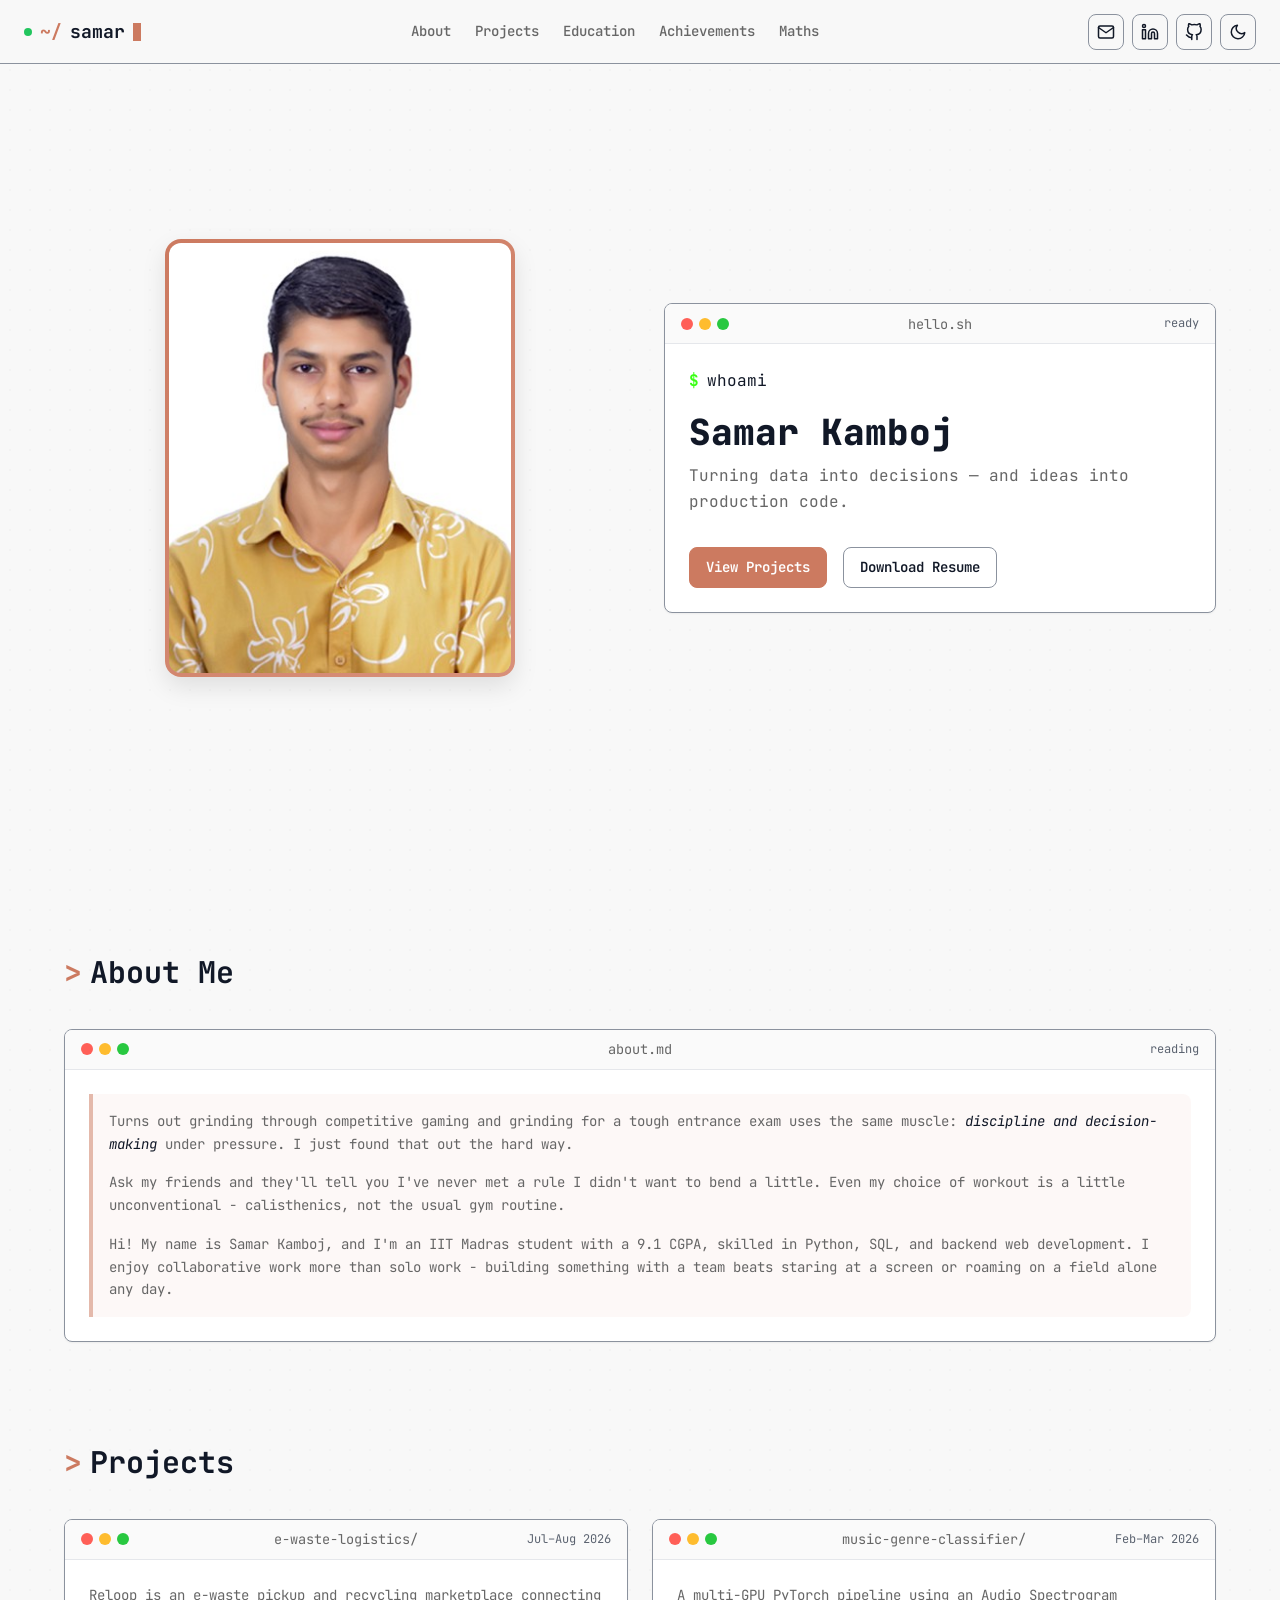
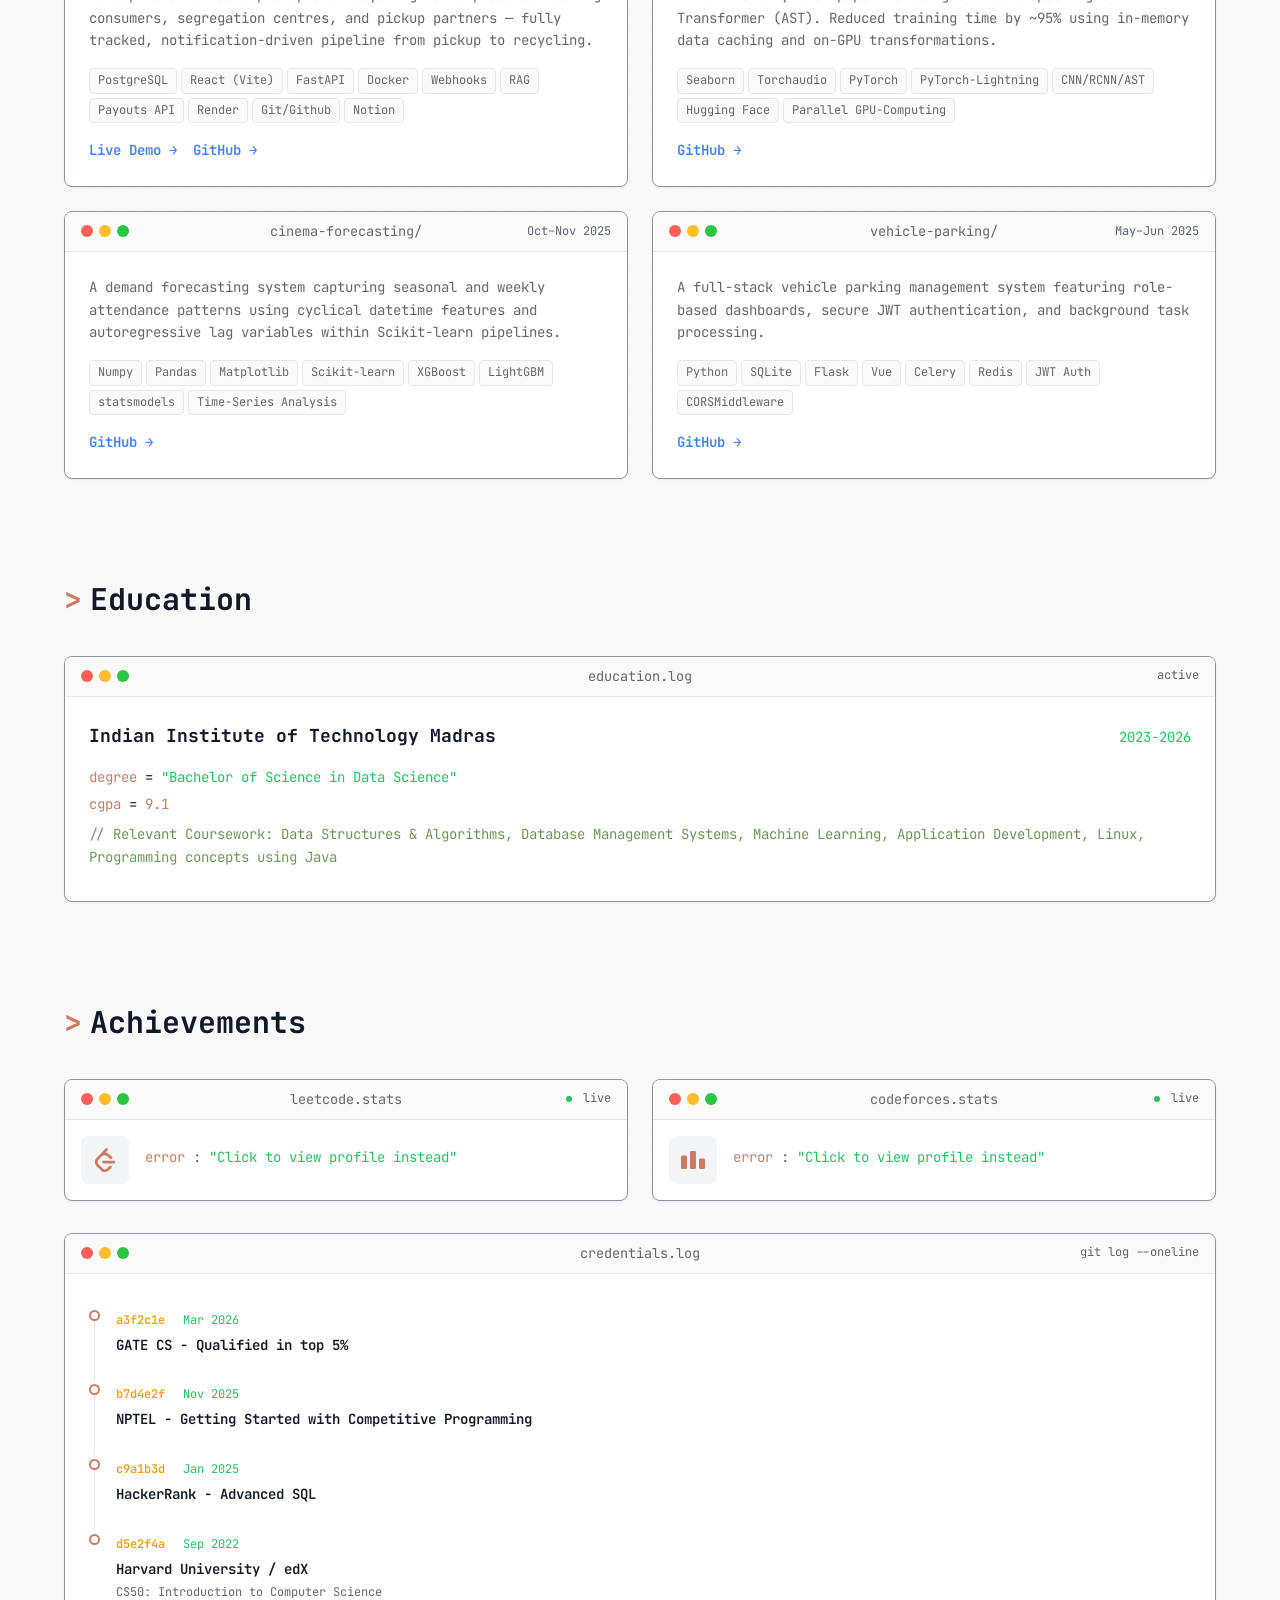
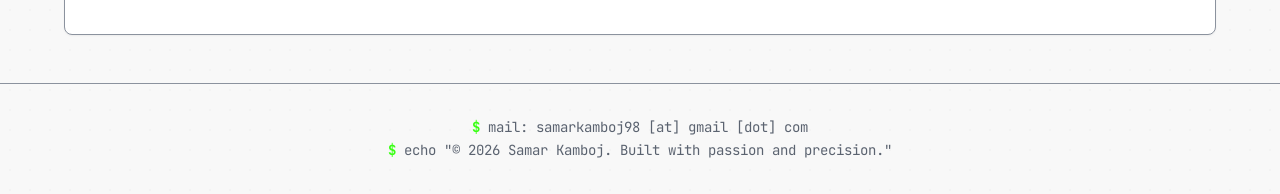
==== commit 8d03562c: "removed skills section and updated achievements style" ====
--- a/index.html
+++ b/index.html
@@ -22,7 +22,7 @@
             <div class="nav-links">
                 <a href="#about" class="nav-link">About</a>
                 <a href="#projects" class="nav-link">Projects</a>
-                <a href="#skills" class="nav-link">Skills</a>
+                <!-- <a href="#skills" class="nav-link">Skills</a> -->
                 <a href="#education" class="nav-link">Education</a>
                 <a href="#achievements" class="nav-link">Achievements</a>
                 <a href="maths.html" class="nav-link">Maths</a>
@@ -52,7 +52,7 @@
     <div class="mobile-menu">
         <a href="#about">About</a>
         <a href="#projects">Projects</a>
-        <a href="#skills">Skills</a>
+        <!-- <a href="#skills">Skills</a> -->
         <a href="#education">Education</a>
         <a href="#achievements">Achievements</a>
         <a href="maths.html">Maths</a>
@@ -124,9 +124,9 @@
                     </div>
                     <div class="window-content">
                         <div class="description-block">
-                            <p>My journey into the software domain was ignited by an unexpected spark—watching the K-drama <em>Startup</em> back in 2020—but the mindset required to write code was built long before that through gaming. Growing up with consoles and open-world chaos like GTA, I learned to explore every corner and never take the obvious route. Eventually, my casual gaming turned competitive. Grinding through PUBG Mobile, COD Mobile, and now Valorant, I developed an obsession with pattern recognition and snap decisions under pressure—the exact same traits that make a resilient engineer.</p>
-                            <p>That resilience was tested when I discovered a deep fascination with pure mathematics. I spent a rigorous year preparing for the ISI entrance exam, diving into the "why" behind every formula. Though I missed the cutoff by a mere 0.3 marks, the analytical rigor I gained is something I carry with me today.</p>
-                            <p>Now, I am pursuing my BS in Data Science at IIT Madras (CGPA 9.1). Armed with a strong foundation in C, Python, SQL, and full-stack development, I'm looking for opportunities to contribute professionally, whether through freelancing or joining a team to build impactful production software.</p>
+                            <p>Turns out grinding through competitive gaming and grinding for a tough entrance exam uses the same muscle: <em>discipline and decision-making</em> under pressure. I just found that out the hard way.</p>
+                            <p>Ask my friends and they'll tell you I've never met a rule I didn't want to bend a little. Even my choice of workout is a little unconventional - calisthenics, not the usual gym routine.</p>
+                            <p>Hi! My name is Samar Kamboj, and I'm an IIT Madras student with a 9.1 CGPA, skilled in Python, SQL, and backend web development. I enjoy collaborative work more than solo work - building something with a team beats staring at a screen or roaming on a field alone any day.</p>
                         </div>
                     </div>
                 </div>
@@ -151,13 +151,19 @@
                             <span class="window-status">Jul–Aug 2026</span>
                         </div>
                         <div class="window-content">
-                            <p class="project-desc">A lightweight e-waste logistics platform with role-based JWT authentication, asynchronous task queues for OTPs, and Cashfree API integration for automated payouts.</p>
+                            <!-- <p class="project-desc">A lightweight e-waste logistics platform with role-based JWT authentication, asynchronous task queues for OTPs, and Cashfree API integration for automated payouts.</p> -->
+                            <p class="project-desc">Reloop is an e-waste pickup and recycling marketplace connecting consumers, segregation centres, and pickup partners — fully tracked, notification-driven pipeline from pickup to recycling.</p>
                             <div class="tags">
+                                <span class="tag">PostgreSQL</span>
+                                <span class="tag">React (Vite)</span>
                                 <span class="tag">FastAPI</span>
-                                <span class="tag">React</span>
-                                <span class="tag">Redis</span>
                                 <span class="tag">Docker</span>
-                                <span class="tag">PostgreSQL</span>
+                                <span class="tag">Webhooks</span>
+                                <span class="tag">RAG</span>
+                                <span class="tag">Payouts API</span>
+                                <span class="tag">Render</span>
+                                <span class="tag">Git/Github</span>
+                                <span class="tag">Notion</span>
                             </div>
                             <div class="project-links">
                                 <a href="https://ewaste-frontend-tgpu.onrender.com/" class="project-link" target="_blank" rel="noopener noreferrer">Live Demo →</a>
@@ -180,10 +186,13 @@
                         <div class="window-content">
                             <p class="project-desc">A multi-GPU PyTorch pipeline using an Audio Spectrogram Transformer (AST). Reduced training time by ~95% using in-memory data caching and on-GPU transformations.</p>
                             <div class="tags">
+                                <span class="tag">Seaborn</span>
+                                <span class="tag">Torchaudio</span>
                                 <span class="tag">PyTorch</span>
-                                <span class="tag">AST</span>
+                                <span class="tag">PyTorch-Lightning</span>
+                                <span class="tag">CNN/RCNN/AST</span>
                                 <span class="tag">Hugging Face</span>
-                                <span class="tag">SpecAugment</span>
+                                <span class="tag">Parallel GPU-Computing</span>
                             </div>
                             <div class="project-links">
                                 <a href="https://github.com/24f1002643/dl-genai-project-26-t1" class="project-link" target="_blank" rel="noopener noreferrer">GitHub →</a>
@@ -205,10 +214,15 @@
                         <div class="window-content">
                             <p class="project-desc">A demand forecasting system capturing seasonal and weekly attendance patterns using cyclical datetime features and autoregressive lag variables within Scikit-learn pipelines.</p>
                             <div class="tags">
+                                <span class="tag">Numpy</span>
+                                <span class="tag">Pandas</span>
+                                <span class="tag">Matplotlib</span>
+                                <span class="tag">Scikit-learn</span>
                                 <span class="tag">XGBoost</span>
                                 <span class="tag">LightGBM</span>
-                                <span class="tag">Scikit-learn</span>
-                                <span class="tag">Pandas</span>
+                                <span class="tag">statsmodels</span>
+                                <span class="tag">Time-Series Analysis</span>
+
                             </div>
                             <div class="project-links">
                                 <a href="https://github.com/24f1002643/cinema_audience_forecasting" class="project-link" target="_blank" rel="noopener noreferrer">GitHub →</a>
@@ -230,11 +244,14 @@
                         <div class="window-content">
                             <p class="project-desc">A full-stack vehicle parking management system featuring role-based dashboards, secure JWT authentication, and background task processing.</p>
                             <div class="tags">
+                                <span class="tag">Python</span>
+                                <span class="tag">SQLite</span>
                                 <span class="tag">Flask</span>
-                                <span class="tag">JavaScript</span>
+                                <span class="tag">Vue</span>
                                 <span class="tag">Celery</span>
                                 <span class="tag">Redis</span>
-                                <span class="tag">SQLAlchemy</span>
+                                <span class="tag">JWT Auth</span>
+                                <span class="tag">CORSMiddleware</span>
                             </div>
                             <div class="project-links">
                                 <a href="https://github.com/24f1002643/vehical_parking-v2" class="project-link" target="_blank" rel="noopener noreferrer">GitHub →</a>
@@ -242,77 +259,6 @@
                         </div>
                     </div>
 
-                </div>
-            </div>
-        </section>
-
-        <!-- ========== Skills Section ========== -->
-        <section id="skills" class="section reveal">
-            <div class="container">
-                <h2 class="section-title">Skills & Technologies</h2>
-                <div class="terminal-window">
-                    <div class="window-header">
-                        <div class="window-dots">
-                            <span class="dot red"></span>
-                            <span class="dot yellow"></span>
-                            <span class="dot green"></span>
-                        </div>
-                        <span class="window-title">skills.json</span>
-                        <span class="window-status">export</span>
-                    </div>
-                    <div class="window-content">
-                        <div class="skill-group">
-                            <div class="code-line">
-                                <span class="syntax-keyword">const</span> <span>languages</span> <span>=</span> <span>[</span>
-                            </div>
-                            <div class="tags tags-indented">
-                                <span class="tag">C/C++</span>
-                                <span class="tag">Java</span>
-                                <span class="tag">Python (Proficient)</span>
-                                <span class="tag">SQL</span>
-                            </div>
-                            <div class="code-line"><span>];</span></div>
-                        </div>
-                        <div class="skill-group">
-                            <div class="code-line">
-                                <span class="syntax-keyword">const</span> <span>dataScience</span> <span>=</span> <span>[</span>
-                            </div>
-                            <div class="tags tags-indented">
-                                <span class="tag">Pandas</span>
-                                <span class="tag">NumPy</span>
-                                <span class="tag">Scikit-learn</span>
-                                <span class="tag">Statsmodels</span>
-                                <span class="tag">PyTorch</span>
-                                <span class="tag">RAG</span>
-                            </div>
-                            <div class="code-line"><span>];</span></div>
-                        </div>
-                        <div class="skill-group">
-                            <div class="code-line">
-                                <span class="syntax-keyword">const</span> <span>backend</span> <span>=</span> <span>[</span>
-                            </div>
-                            <div class="tags tags-indented">
-                                <span class="tag">FastAPI</span>
-                                <span class="tag">SQLAlchemy</span>
-                                <span class="tag">MySQL</span>
-                                <span class="tag">PostgreSQL</span>
-                                <span class="tag">Redis</span>
-                            </div>
-                            <div class="code-line"><span>];</span></div>
-                        </div>
-                        <div class="skill-group">
-                            <div class="code-line">
-                                <span class="syntax-keyword">const</span> <span>devTools</span> <span>=</span> <span>[</span>
-                            </div>
-                            <div class="tags tags-indented">
-                                <span class="tag">Git/GitHub</span>
-                                <span class="tag">Docker</span>
-                                <span class="tag">Celery</span>
-                                <span class="tag">pytest</span>
-                            </div>
-                            <div class="code-line"><span>];</span></div>
-                        </div>
-                    </div>
                 </div>
             </div>
         </section>
@@ -355,7 +301,52 @@
         <!-- ========== Achievements Section ========== -->
         <section id="achievements" class="section reveal">
             <div class="container">
-                <h2 class="section-title">Achievements & Problem Solving</h2>
+                <h2 class="section-title">Achievements</h2>
+                
+                <!-- Live Coding Stats -->
+                <div class="stats-bento">
+                    <a href="https://leetcode.com/u/smrkamboj/" target="_blank" rel="noopener noreferrer" class="terminal-window stat-card hover-effect" id="lc-card">
+                        <div class="window-header">
+                            <div class="window-dots">
+                                <span class="dot red"></span>
+                                <span class="dot yellow"></span>
+                                <span class="dot green"></span>
+                            </div>
+                            <span class="window-title">leetcode.stats</span>
+                            <span class="window-status">
+                                <span class="live-dot"></span> live
+                            </span>
+                        </div>
+                        <div class="window-content">
+                            <div class="stat-platform-icon">
+                                <svg role="img" viewBox="0 0 24 24" width="24" height="24" fill="currentColor" xmlns="http://www.w3.org/2000/svg"><title>LeetCode</title><path d="M13.483 0a1.374 1.374 0 0 0-.961.438L7.116 6.226l-3.854 4.126a5.266 5.266 0 0 0-1.209 2.104 5.35 5.35 0 0 0-.125.513 5.527 5.527 0 0 0 .062 2.362 5.83 5.83 0 0 0 .349 1.017 5.938 5.938 0 0 0 1.271 1.818l4.277 4.193.039.038c2.248 2.165 5.852 2.133 8.063-.074l2.396-2.392c.54-.54.54-1.414.003-1.955a1.378 1.378 0 0 0-1.951-.003l-2.396 2.392a3.021 3.021 0 0 1-4.205.038l-.02-.019-4.276-4.193c-.652-.64-.972-1.469-.948-2.263a2.68 2.68 0 0 1 .066-.523 2.545 2.545 0 0 1 .619-1.164L9.13 8.114c1.058-1.134 3.204-1.27 4.43-.278l3.501 2.831c.593.48 1.461.387 1.94-.207a1.384 1.384 0 0 0-.207-1.943l-3.5-2.831c-.8-.647-1.766-1.045-2.774-1.202l2.015-2.158A1.384 1.384 0 0 0 13.483 0zm-2.866 12.815a1.38 1.38 0 0 0-1.38 1.382 1.38 1.38 0 0 0 1.38 1.382H20.79a1.38 1.38 0 0 0 1.38-1.382 1.38 1.38 0 0 0-1.38-1.382z"/></svg>
+                            </div>
+                            <div id="lc-stats" class="stat-code loading">Loading live stats...</div>
+                        </div>
+                    </a>
+
+                    <a href="https://codeforces.com/profile/smrkamboj" target="_blank" rel="noopener noreferrer" class="terminal-window stat-card hover-effect" id="cf-card">
+                        <div class="window-header">
+                            <div class="window-dots">
+                                <span class="dot red"></span>
+                                <span class="dot yellow"></span>
+                                <span class="dot green"></span>
+                            </div>
+                            <span class="window-title">codeforces.stats</span>
+                            <span class="window-status">
+                                <span class="live-dot"></span> live
+                            </span>
+                        </div>
+                        <div class="window-content">
+                            <div class="stat-platform-icon">
+                                <svg xmlns="http://www.w3.org/2000/svg" width="24" height="24" viewBox="0 0 24 24" fill="currentColor"><path d="M4.5 7.5C5.328 7.5 6 8.172 6 9v10.5c0 .828-.672 1.5-1.5 1.5h-3C.672 21 0 20.328 0 19.5V9c0-.828.672-1.5 1.5-1.5h3zm9-4.5c.828 0 1.5.672 1.5 1.5v15c0 .828-.672 1.5-1.5 1.5h-3c-.828 0-1.5-.672-1.5-1.5v-15c0-.828.672-1.5 1.5-1.5h3zm9 7.5c.828 0 1.5.672 1.5 1.5v7.5c0 .828-.672 1.5-1.5 1.5h-3c-.828 0-1.5-.672-1.5-1.5v-7.5c0-.828.672-1.5 1.5-1.5h3z"/></svg>
+                            </div>
+                            <div id="cf-stats" class="stat-code loading">Loading live stats...</div>
+                        </div>
+                    </a>
+                </div>
+
+                <!-- Certificates -->
                 <div class="terminal-window">
                     <div class="window-header">
                         <div class="window-dots">
@@ -363,65 +354,56 @@
                             <span class="dot yellow"></span>
                             <span class="dot green"></span>
                         </div>
-                        <span class="window-title">achievements.sh</span>
-                        <span class="window-status">running</span>
+                        <span class="window-title">credentials.log</span>
+                        <span class="window-status">git log --oneline</span>
                     </div>
                     <div class="window-content">
-                        <!-- Live Coding Stats -->
-                        <div class="stats-grid">
-                            <a href="https://leetcode.com/u/smrkamboj/" target="_blank" rel="noopener noreferrer" class="stat-item" id="lc-card">
-                                <div class="stat-icon">
-                                    <svg role="img" viewBox="0 0 24 24" width="24" height="24" fill="currentColor" xmlns="http://www.w3.org/2000/svg"><title>LeetCode</title><path d="M13.483 0a1.374 1.374 0 0 0-.961.438L7.116 6.226l-3.854 4.126a5.266 5.266 0 0 0-1.209 2.104 5.35 5.35 0 0 0-.125.513 5.527 5.527 0 0 0 .062 2.362 5.83 5.83 0 0 0 .349 1.017 5.938 5.938 0 0 0 1.271 1.818l4.277 4.193.039.038c2.248 2.165 5.852 2.133 8.063-.074l2.396-2.392c.54-.54.54-1.414.003-1.955a1.378 1.378 0 0 0-1.951-.003l-2.396 2.392a3.021 3.021 0 0 1-4.205.038l-.02-.019-4.276-4.193c-.652-.64-.972-1.469-.948-2.263a2.68 2.68 0 0 1 .066-.523 2.545 2.545 0 0 1 .619-1.164L9.13 8.114c1.058-1.134 3.204-1.27 4.43-.278l3.501 2.831c.593.48 1.461.387 1.94-.207a1.384 1.384 0 0 0-.207-1.943l-3.5-2.831c-.8-.647-1.766-1.045-2.774-1.202l2.015-2.158A1.384 1.384 0 0 0 13.483 0zm-2.866 12.815a1.38 1.38 0 0 0-1.38 1.382 1.38 1.38 0 0 0 1.38 1.382H20.79a1.38 1.38 0 0 0 1.38-1.382 1.38 1.38 0 0 0-1.38-1.382z"/></svg>
+                        <div class="git-log">
+                            <div class="git-commit">
+                                <div class="git-node"></div>
+                                <div class="git-content">
+                                    <div class="git-header">
+                                        <span class="git-hash">a3f2c1e</span>
+                                        <span class="git-date">Mar 2026</span>
+                                    </div>
+                                    <div class="git-message">GATE CS - Qualified in top 5%</div>
                                 </div>
-                                <div class="stat-info">
-                                    <h3>LeetCode</h3>
-                                    <div id="lc-stats" class="stat-data loading">Loading live stats...</div>
+                            </div>
+                            <div class="git-commit">
+                                <div class="git-node"></div>
+                                <div class="git-content">
+                                    <div class="git-header">
+                                        <span class="git-hash">b7d4e2f</span>
+                                        <span class="git-date">Nov 2025</span>
+                                    </div>
+                                    <div class="git-message">NPTEL - Getting Started with Competitive Programming</div>
                                 </div>
-                            </a>
-                            <a href="https://codeforces.com/profile/smrkamboj" target="_blank" rel="noopener noreferrer" class="stat-item" id="cf-card">
-                                <div class="stat-icon">
-                                    <svg xmlns="http://www.w3.org/2000/svg" width="24" height="24" viewBox="0 0 24 24" fill="currentColor"><path d="M4.5 7.5C5.328 7.5 6 8.172 6 9v10.5c0 .828-.672 1.5-1.5 1.5h-3C.672 21 0 20.328 0 19.5V9c0-.828.672-1.5 1.5-1.5h3zm9-4.5c.828 0 1.5.672 1.5 1.5v15c0 .828-.672 1.5-1.5 1.5h-3c-.828 0-1.5-.672-1.5-1.5v-15c0-.828.672-1.5 1.5-1.5h3zm9 7.5c.828 0 1.5.672 1.5 1.5v7.5c0 .828-.672 1.5-1.5 1.5h-3c-.828 0-1.5-.672-1.5-1.5v-7.5c0-.828.672-1.5 1.5-1.5h3z"/></svg>
+                            </div>
+                            <div class="git-commit">
+                                <div class="git-node"></div>
+                                <div class="git-content">
+                                    <div class="git-header">
+                                        <span class="git-hash">c9a1b3d</span>
+                                        <span class="git-date">Jan 2025</span>
+                                    </div>
+                                    <div class="git-message">HackerRank - Advanced SQL</div>
                                 </div>
-                                <div class="stat-info">
-                                    <h3>Codeforces</h3>
-                                    <div id="cf-stats" class="stat-data loading">Loading live stats...</div>
+                            </div>
+                            <div class="git-commit">
+                                <div class="git-node"></div>
+                                <div class="git-content">
+                                    <div class="git-header">
+                                        <span class="git-hash">d5e2f4a</span>
+                                        <span class="git-date">Sep 2022</span>
+                                    </div>
+                                    <div class="git-message">Harvard University / edX</div>
+                                    <div class="git-detail">CS50: Introduction to Computer Science</div>
                                 </div>
-                            </a>
-                        </div>
-
-                        <!-- Certificates -->
-                        <div class="cert-list">
-                            <div class="cert-item">
-                                <div>
-                                    <span class="cert-name">GATE CS</span>
-                                    <span class="cert-detail">Qualified in top 5%</span>
-                                </div>
-                                <span class="cert-date">Mar 2026</span>
-                            </div>
-                            <div class="cert-item">
-                                <div>
-                                    <span class="cert-name">NPTEL</span>
-                                    <span class="cert-detail">Getting Started with Competitive Programming (93%)</span>
-                                </div>
-                                <span class="cert-date">Nov 2025</span>
-                            </div>
-                            <div class="cert-item">
-                                <div>
-                                    <span class="cert-name">HackerRank</span>
-                                    <span class="cert-detail">Advanced SQL</span>
-                                </div>
-                                <span class="cert-date">Jan 2025</span>
-                            </div>
-                            <div class="cert-item">
-                                <div>
-                                    <span class="cert-name">CS50: Introduction to Computer Science</span>
-                                    <span class="cert-detail">Harvard University / edX</span>
-                                </div>
-                                <span class="cert-date">Sep 2022</span>
-                            </div>
-                        </div>
-                    </div>
-                </div>
+                            </div>
+                        </div>
+                    </div>
+                </div>
+
             </div>
         </section>
 
@@ -430,6 +412,7 @@
     <!-- ========== Footer ========== -->
     <footer>
         <div class="container">
+            <p><span class="cmd-prompt">$</span> mail: samarkamboj98 [at] gmail [dot] com</p>
             <p><span class="cmd-prompt">$</span> echo "© <span id="year"></span> Samar Kamboj. Built with passion and precision."</p>
         </div>
     </footer>
--- a/index.css
+++ b/index.css
@@ -88,6 +88,8 @@
   --danger: #ef4444;
   --accent: #f59e0b;
   --accent-foreground: #451a03;
+  --accent-purple: #a855f7;
+  --accent-cyan: #06b6d4;
   --destructive: #ef4444;
   --destructive-foreground: #fff;
   
@@ -141,6 +143,8 @@
   --muted-foreground: #a3a3a3;
   --accent: #f59e0b;
   --accent-foreground: #0a0a0a;
+  --accent-purple: #c084fc;
+  --accent-cyan: #22d3ee;
   --destructive: #ef4444;
   --destructive-foreground: #ededed;
   --border: #606068;
@@ -782,14 +786,55 @@
 }
 
 /* ===================================
-   SKILLS
-   =================================== */
-.skill-group {
-  margin-bottom: var(--spacing-lg);
-}
-
-.skill-group:last-child {
-  margin-bottom: 0;
+   SKILLS BENTO GRID
+   =================================== */
+.skills-grid {
+  display: grid;
+  grid-template-columns: repeat(2, 1fr);
+  gap: var(--spacing-lg);
+}
+
+.skill-card {
+  border-left: 3px solid var(--skill-accent, var(--primary));
+}
+
+.skill-card:nth-child(1) { animation-delay: 0s; }
+.skill-card:nth-child(2) { animation-delay: 0.1s; }
+.skill-card:nth-child(3) { animation-delay: 0.2s; }
+.skill-card:nth-child(4) { animation-delay: 0.3s; }
+
+.skill-var {
+  color: var(--skill-accent, var(--primary));
+  font-weight: 600;
+}
+
+.skill-entries {
+  padding-left: var(--spacing-lg);
+}
+
+.skill-entry {
+  padding: 2px 0;
+  font-size: var(--text-sm);
+}
+
+.skill-key {
+  color: var(--syntax-string);
+}
+
+.skill-level {
+  font-weight: 500;
+}
+
+.skill-level.proficient {
+  color: var(--success);
+}
+
+.skill-level.experienced {
+  color: var(--skill-accent, var(--primary));
+}
+
+.skill-level.familiar {
+  color: var(--text-secondary);
 }
 
 /* ===================================
@@ -822,36 +867,30 @@
 }
 
 /* ===================================
-   STATS / ACHIEVEMENTS
-   =================================== */
-.stats-grid {
+   STATS BENTO & GIT-LOG TIMELINE
+   =================================== */
+.stats-bento {
   display: grid;
   grid-template-columns: repeat(auto-fit, minmax(280px, 1fr));
   gap: var(--spacing-lg);
   margin-bottom: var(--spacing-xl);
-  padding-bottom: var(--spacing-xl);
-  border-bottom: 1px solid var(--border-light);
-}
-
-.stat-item {
+}
+
+.stat-card {
+  display: block;
+  text-decoration: none;
+  color: inherit;
+  transition: all 0.2s ease;
+}
+
+.stat-card .window-content {
   display: flex;
   align-items: center;
   gap: var(--spacing-md);
   padding: var(--spacing-md);
-  background-color: var(--bg-code);
-  border: 1px solid var(--border);
-  border-radius: var(--radius-lg);
-  transition: all 0.2s ease;
-  text-decoration: none;
-  color: inherit;
-}
-
-.stat-item:hover {
-  border-color: var(--primary);
-  transform: translateY(-2px);
-}
-
-.stat-icon {
+}
+
+.stat-platform-icon {
   width: 48px;
   height: 48px;
   background-color: var(--muted);
@@ -863,67 +902,89 @@
   flex-shrink: 0;
 }
 
-.stat-info h3 {
-  font-size: var(--text-base);
-  font-weight: 600;
-  margin-bottom: var(--spacing-xs);
-}
-
-.stat-data {
+.stat-code {
   font-size: var(--text-sm);
   color: var(--text-secondary);
   line-height: 1.5;
-}
-
-.stat-data strong {
-  color: var(--foreground);
-  font-weight: 600;
-}
-
-.stat-data.loading {
+  width: 100%;
+}
+
+.stat-code.loading {
   opacity: 0.7;
   animation: pulse 1.5s infinite;
 }
 
-/* ===================================
-   CERTIFICATES
-   =================================== */
-.cert-list {
-  display: flex;
-  flex-direction: column;
+.git-log {
+  position: relative;
+  padding: var(--spacing-sm) 0;
+}
+
+.git-commit {
+  display: flex;
   gap: var(--spacing-md);
-}
-
-.cert-item {
-  display: flex;
-  justify-content: space-between;
-  align-items: flex-start;
-  gap: var(--spacing-md);
-  padding-bottom: var(--spacing-md);
-  border-bottom: 1px solid var(--border-light);
-}
-
-.cert-item:last-child {
-  border-bottom: none;
+  padding-bottom: var(--spacing-lg);
+  position: relative;
+}
+
+.git-commit:last-child {
   padding-bottom: 0;
 }
 
-.cert-name {
+.git-commit:not(:last-child)::after {
+  content: '';
+  position: absolute;
+  left: 5px;
+  top: 14px;
+  bottom: 0;
+  width: 1px;
+  background: var(--border-light);
+}
+
+.git-node {
+  width: 11px;
+  height: 11px;
+  border-radius: 50%;
+  border: 2px solid var(--primary);
+  background: var(--bg-card);
+  flex-shrink: 0;
+  margin-top: 4px;
+  position: relative;
+  z-index: 1;
+}
+
+.git-hash {
+  color: var(--warning);
+  font-size: var(--text-xs);
   font-weight: 600;
+  margin-right: 8px;
+}
+
+.git-date {
+  color: var(--syntax-string);
+  font-size: var(--text-xs);
+}
+
+.git-message {
+  font-weight: 600;
+  font-size: var(--text-sm);
   color: var(--foreground);
-  display: block;
-  font-size: var(--text-sm);
-}
-
-.cert-detail {
+  margin-top: 2px;
+}
+
+.git-detail {
+  color: var(--text-secondary);
   font-size: var(--text-xs);
-  color: var(--text-secondary);
-}
-
-.cert-date {
-  font-size: var(--text-xs);
-  color: var(--syntax-string);
-  white-space: nowrap;
+  margin-top: 2px;
+}
+
+.live-dot {
+  display: inline-block;
+  width: 6px;
+  height: 6px;
+  border-radius: 50%;
+  background: var(--success);
+  animation: pulse 2s ease-in-out infinite;
+  margin-right: 4px;
 }
 
 /* ===================================
@@ -1047,16 +1108,12 @@
     object-position: top;
   }
   
-  .stats-grid {
+  .skills-grid,
+  .stats-bento {
     grid-template-columns: 1fr;
   }
   
   .edu-header {
     flex-direction: column;
   }
-  
-  .cert-item {
-    flex-direction: column;
-    gap: var(--spacing-xs);
-  }
-}
+}
